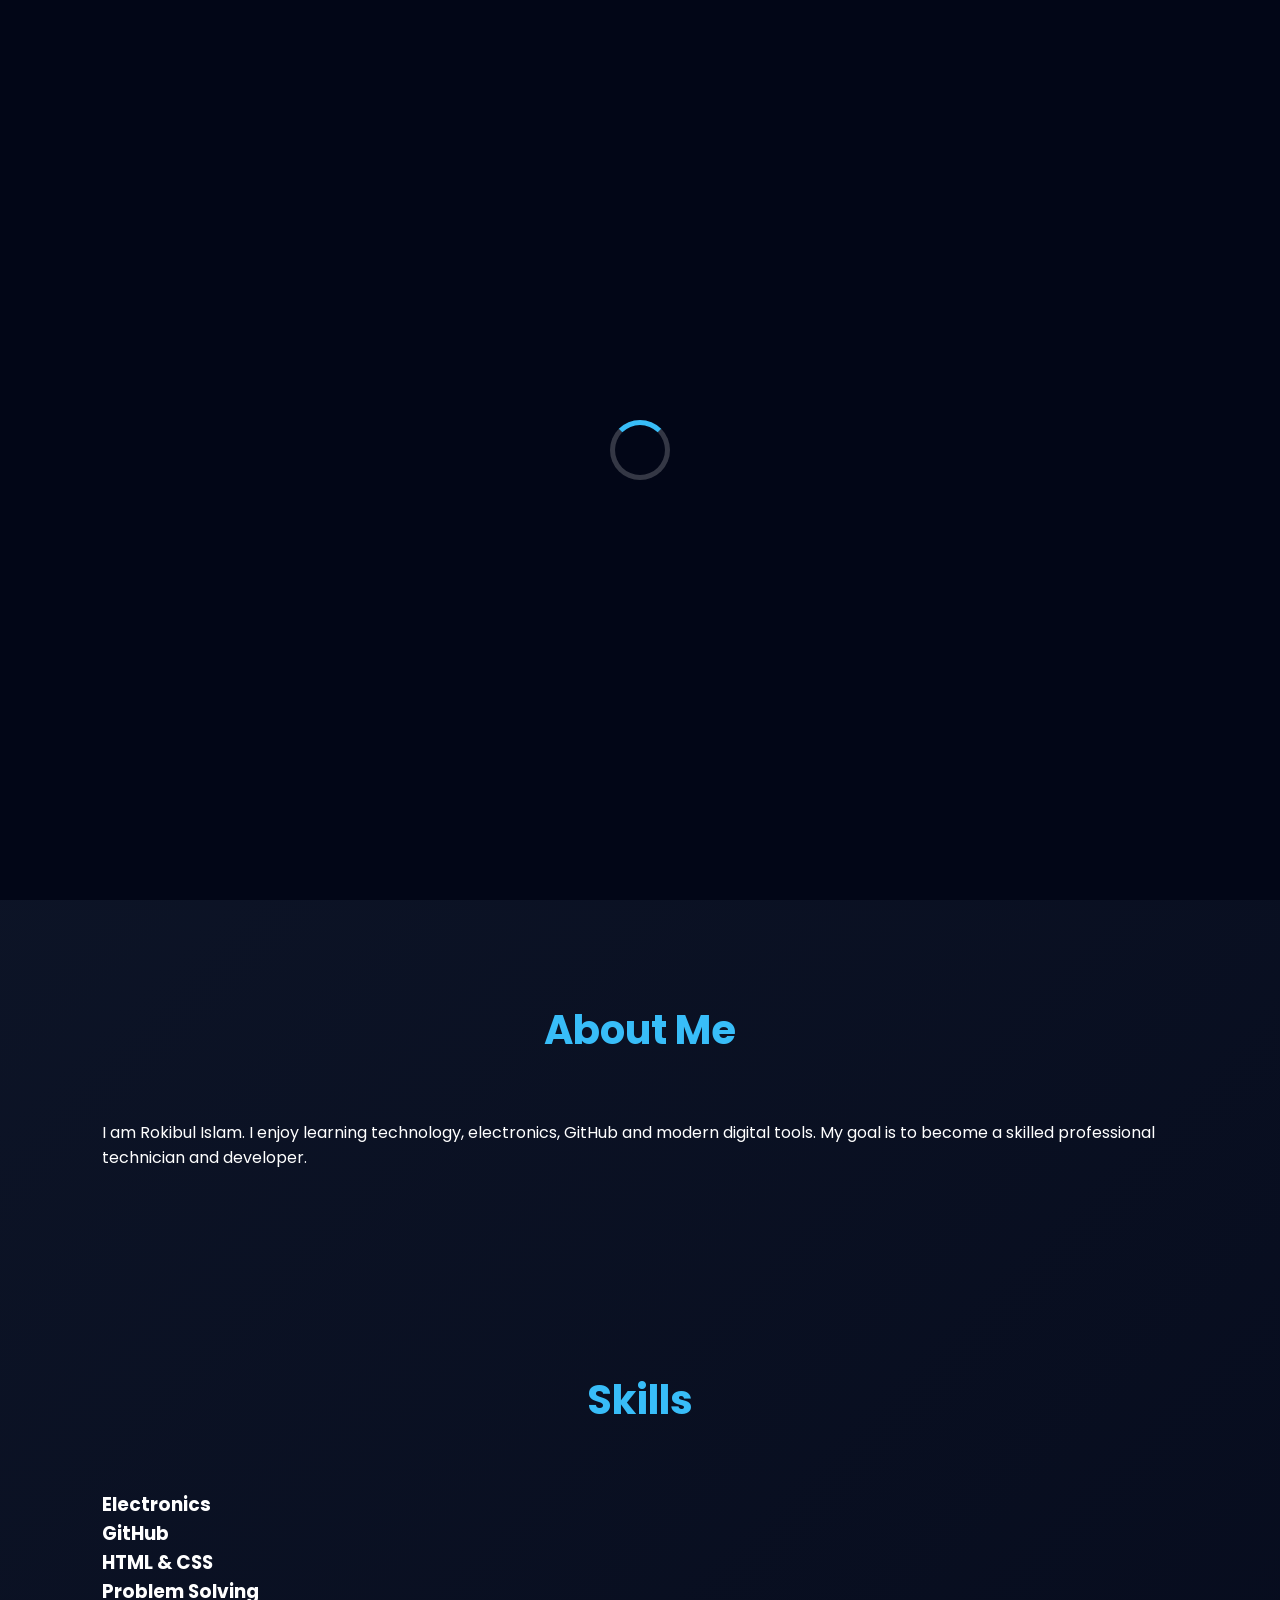
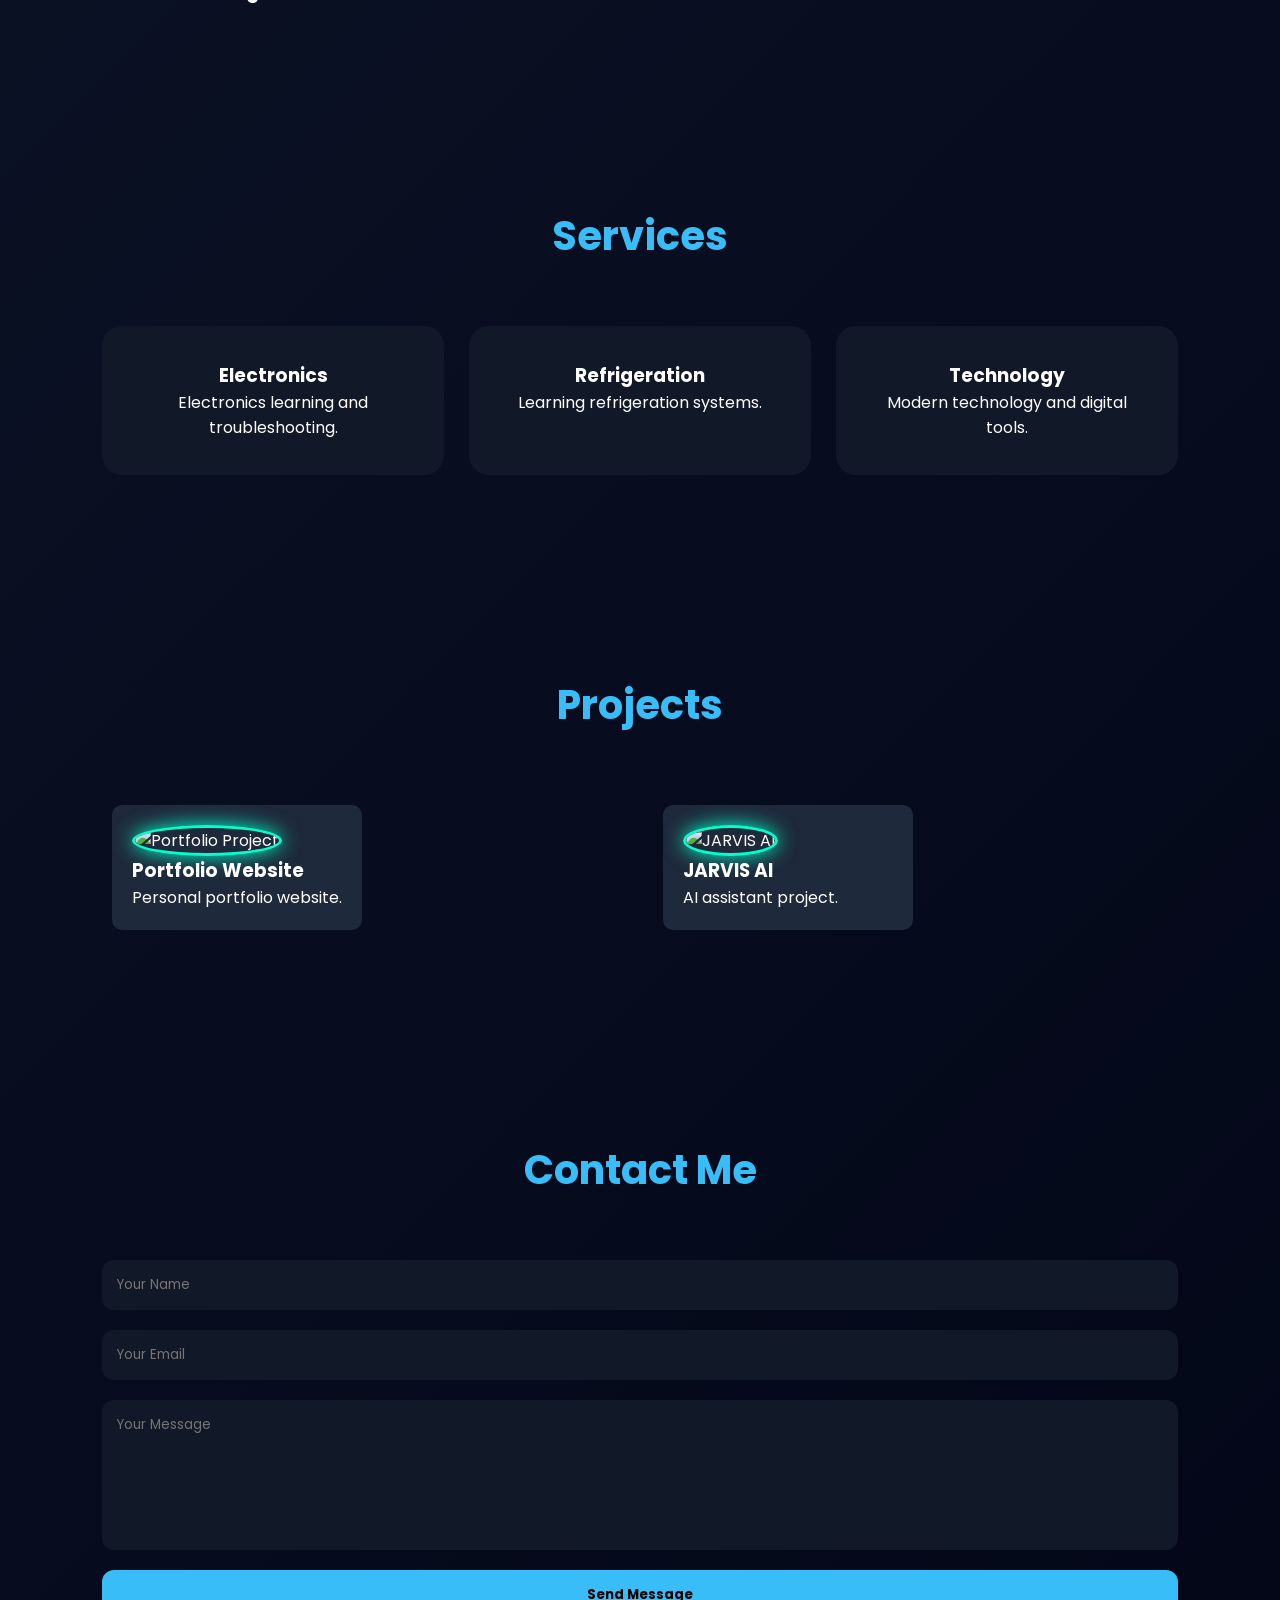
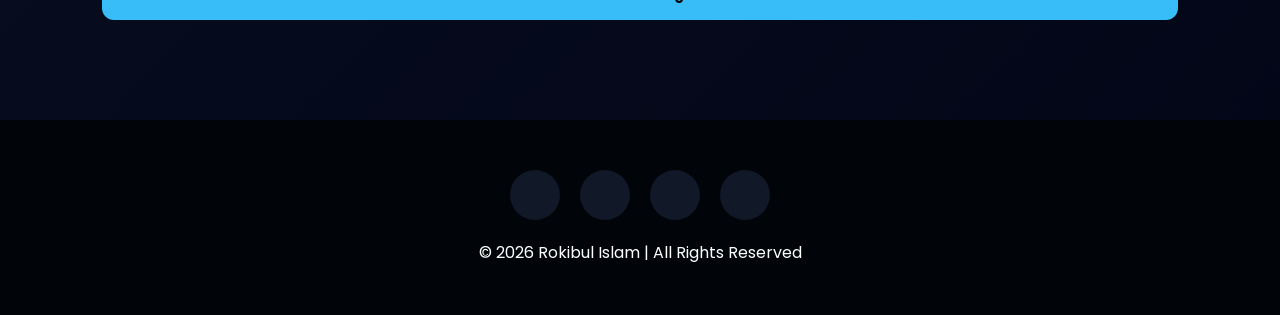
==== index.html @ 5d0f8bbd "Revise index.html for better layout and clarity Refactor index.html to improve structure and content" ====
<!DOCTYPE html><html lang="en"><head>
  <meta charset="UTF-8">
  <meta name="viewport" content="width=device-width, initial-scale=1.0">  <title>Rokibul Islam | Portfolio</title>  <link rel="stylesheet" href="style.css">  <link href="https://fonts.googleapis.com/css2?family=Poppins:wght@300;400;500;600;700;800&display=swap" rel="stylesheet">  <script src="https://kit.fontawesome.com/4d5f0b7f8a.js" crossorigin="anonymous"></script></head><body>  <!-- Loader -->  <div id="loader">
    <div class="spinner"></div>
  </div>  <!-- Navbar -->  <nav class="navbar"><div class="logo">
  Rokibul<span>.</span>
</div>

<ul class="nav-links">
  <li><a href="#home">Home</a></li>
  <li><a href="#about">About</a></li>
  <li><a href="#skills">Skills</a></li>
  <li><a href="#services">Services</a></li>
  <li><a href="#projects">Projects</a></li>
  <li><a href="#contact">Contact</a></li>
</ul>

<div class="menu-btn">
  <i class="fas fa-bars"></i>
</div>

  </nav>  <!-- Hero Section -->  <section id="home" class="hero"><div class="hero-content">

  <h3>Hello, I'm</h3>

  <h1>Rokibul Islam</h1>

  <h2>
    <span class="typing"></span>
  </h2>

  <p>
    Technology Enthusiast, Electronics Learner,
    GitHub Explorer and Future Professional Technician.
  </p>

  <div class="hero-buttons">

    <a href="#projects" class="btn primary-btn">
      View Projects
    </a>

    <a href="#contact" class="btn secondary-btn">
      Contact Me
    </a>

  </div>

</div>

<div class="hero-image">

  <div class="glass-card">

    <img src="images/profile.jpg"
         alt="Rokibul Islam"
         class="profile-img">

    <h2>Rokibul Islam</h2>

    <p>
      Electronics & Technology Enthusiast
    </p>

  </div>

</div>

  </section>  <!-- About -->  <section id="about" class="section"><div class="container">

  <h2 class="section-title">
    About Me
  </h2>

  <p>
    I am Rokibul Islam. I enjoy learning technology,
    electronics, GitHub and modern digital tools.
    My goal is to become a skilled professional
    technician and developer.
  </p>

</div>

  </section>  <!-- Skills -->  <section id="skills" class="section"><div class="container">

  <h2 class="section-title">
    Skills
  </h2>

  <div class="skills-grid">

    <div class="skill-card">
      <i class="fas fa-microchip"></i>
      <h3>Electronics</h3>
    </div>

    <div class="skill-card">
      <i class="fab fa-github"></i>
      <h3>GitHub</h3>
    </div>

    <div class="skill-card">
      <i class="fas fa-code"></i>
      <h3>HTML & CSS</h3>
    </div>

    <div class="skill-card">
      <i class="fas fa-lightbulb"></i>
      <h3>Problem Solving</h3>
    </div>

  </div>

</div>

  </section>  <!-- Services -->  <section id="services" class="section"><div class="container">

  <h2 class="section-title">
    Services
  </h2>

  <div class="service-grid">

    <div class="service-card">
      <i class="fas fa-microchip"></i>
      <h3>Electronics</h3>
      <p>Electronics learning and troubleshooting.</p>
    </div>

    <div class="service-card">
      <i class="fas fa-snowflake"></i>
      <h3>Refrigeration</h3>
      <p>Learning refrigeration systems.</p>
    </div>

    <div class="service-card">
      <i class="fas fa-laptop-code"></i>
      <h3>Technology</h3>
      <p>Modern technology and digital tools.</p>
    </div>

  </div>

</div>

  </section>  <!-- Projects -->  <section id="projects" class="section"><div class="container">

  <h2 class="section-title">
    Projects
  </h2>

  <div class="project-grid">

    <div class="project-card">

      <img src="images/project1.png"
           alt="Portfolio Project">

      <h3>Portfolio Website</h3>

      <p>
        Personal portfolio website.
      </p>

    </div>

    <div class="project-card">

      <img src="images/project2.png"
           alt="JARVIS AI">

      <h3>JARVIS AI</h3>

      <p>
        AI assistant project.
      </p>

    </div>

  </div>

</div>

  </section>  <!-- Contact -->  <section id="contact" class="section"><div class="container">

  <h2 class="section-title">
    Contact Me
  </h2>

  <form class="contact-form">

    <input type="text" placeholder="Your Name">

    <input type="email" placeholder="Your Email">

    <textarea placeholder="Your Message"></textarea>

    <button type="submit">
      Send Message
    </button>

  </form>

</div>

  </section>  <!-- Footer -->  <footer><div class="social-links">

  <a href="#"><i class="fab fa-facebook"></i></a>
  <a href="#"><i class="fab fa-instagram"></i></a>
  <a href="#"><i class="fab fa-github"></i></a>
  <a href="#"><i class="fab fa-linkedin"></i></a>

</div>

<p>
  © 2026 Rokibul Islam | All Rights Reserved
</p>

  </footer>  <script src="script.js"></script></body>
</html>
---- style.css ----
*{
margin:0;
padding:0;
box-sizing:border-box;
font-family:'Poppins',sans-serif;
scroll-behavior:smooth;
}

body{
background:linear-gradient(135deg,#0f172a,#020617);
color:#fff;
overflow-x:hidden;
}

/* Loader */

#loader{
position:fixed;
width:100%;
height:100vh;
background:#020617;
display:flex;
justify-content:center;
align-items:center;
z-index:9999;
}

.spinner{
width:60px;
height:60px;
border:5px solid rgba(255,255,255,.2);
border-top:5px solid #38bdf8;
border-radius:50%;
animation:spin 1s linear infinite;
}

@keyframes spin{
100%{transform:rotate(360deg);}
}

/* Navbar */

.navbar{
position:fixed;
top:0;
left:0;
width:100%;
padding:20px 8%;
display:flex;
justify-content:space-between;
align-items:center;
background:rgba(255,255,255,.05);
backdrop-filter:blur(15px);
z-index:1000;
}

.logo{
font-size:28px;
font-weight:700;
color:#38bdf8;
}

.nav-links{
display:flex;
list-style:none;
gap:25px;
}

.nav-links a{
text-decoration:none;
color:#fff;
font-weight:500;
transition:.3s;
}

.nav-links a:hover{
color:#38bdf8;
}

/* Hero */

.hero{
min-height:100vh;
display:flex;
justify-content:space-between;
align-items:center;
padding:120px 8%;
gap:40px;
}

.hero-content{
flex:1;
}

.hero h1{
font-size:70px;
font-weight:800;
margin:10px 0;
}

.hero h2{
color:#38bdf8;
font-size:32px;
margin-bottom:15px;
}

.hero p{
max-width:600px;
color:#cbd5e1;
line-height:1.8;
}

.hero-buttons{
margin-top:25px;
display:flex;
gap:15px;
}

.btn{
padding:14px 28px;
border-radius:50px;
text-decoration:none;
font-weight:600;
transition:.4s;
}

.primary-btn{
background:#38bdf8;
color:#000;
}

.secondary-btn{
border:2px solid #38bdf8;
color:#38bdf8;
}

.btn:hover{
transform:translateY(-5px);
}

/* Glass Card */

.glass-card{
background:rgba(255,255,255,.08);
border:1px solid rgba(255,255,255,.15);
backdrop-filter:blur(15px);
padding:40px;
border-radius:25px;
box-shadow:0 10px 40px rgba(0,0,0,.3);
}

.hero-image{
flex:1;
display:flex;
justify-content:center;
}

/* Sections */

.section{
padding:100px 8%;
}

.section-title{
text-align:center;
font-size:40px;
margin-bottom:60px;
color:#38bdf8;
}

.container{
max-width:1200px;
margin:auto;
}

/* About */

.about-grid{
display:grid;
grid-template-columns:1fr 1fr;
gap:40px;
}

.profile-card{
background:#111827;
padding:40px;
border-radius:20px;
text-align:center;
}

.about-content p{
line-height:1.9;
color:#cbd5e1;
}

.about-info{
display:flex;
gap:20px;
margin-top:30px;
}

/* Skills */

.skill{
margin-bottom:25px;
}

.progress{
height:12px;
background:#1e293b;
border-radius:50px;
overflow:hidden;
margin-top:10px;
}

.progress-bar{
height:100%;
border-radius:50px;
}

.electronics{
width:90%;
background:#38bdf8;
}

.problem{
width:85%;
background:#06b6d4;
}

.github{
width:75%;
background:#0ea5e9;
}

.web{
width:70%;
background:#3b82f6;
}

/* Services */

.service-grid{
display:grid;
grid-template-columns:repeat(auto-fit,minmax(250px,1fr));
gap:25px;
}

.service-card{
background:#111827;
padding:35px;
border-radius:20px;
text-align:center;
transition:.4s;
}

.service-card i{
font-size:40px;
margin-bottom:15px;
color:#38bdf8;
}

.service-card:hover{
transform:translateY(-10px);
}

/* Stats */

.stats .container{
display:grid;
grid-template-columns:repeat(auto-fit,minmax(250px,1fr));
gap:25px;
}

.stat-card{
background:#111827;
padding:40px;
text-align:center;
border-radius:20px;
}

.stat-card h2{
font-size:50px;
color:#38bdf8;
}

/* Timeline */

.timeline-item{
border-left:3px solid #38bdf8;
padding-left:20px;
margin-bottom:35px;
}

/* Projects */

.project-grid{
display:grid;
grid-template-columns:repeat(auto-fit,minmax(280px,1fr));
gap:25px;
}

.project-card{
background:#111827;
padding:30px;
border-radius:20px;
transition:.4s;
}

.project-card:hover{
transform:translateY(-10px);
}

/* Testimonials */

.testimonial-card{
background:#111827;
padding:40px;
border-radius:20px;
text-align:center;
}

/* FAQ */

.faq-item{
background:#111827;
padding:25px;
border-radius:15px;
margin-bottom:20px;
}

/* Contact */

.contact-form{
display:flex;
flex-direction:column;
gap:20px;
}

.contact-form input,
.contact-form textarea{
padding:15px;
border:none;
border-radius:12px;
background:#111827;
color:white;
}

.contact-form textarea{
height:150px;
resize:none;
}

.contact-form button{
padding:15px;
border:none;
background:#38bdf8;
font-weight:700;
border-radius:12px;
cursor:pointer;
}

/* WhatsApp */

.whatsapp-btn{
position:fixed;
right:20px;
bottom:20px;
width:60px;
height:60px;
background:#25D366;
border-radius:50%;
display:flex;
justify-content:center;
align-items:center;
font-size:28px;
color:white;
text-decoration:none;
z-index:999;
}

/* Footer */

footer{
padding:50px 20px;
text-align:center;
background:#010409;
}

.social-links{
margin-bottom:20px;
}

.social-links a{
display:inline-flex;
width:50px;
height:50px;
justify-content:center;
align-items:center;
background:#111827;
border-radius:50%;
margin:0 8px;
color:white;
text-decoration:none;
transition:.3s;
}

.social-links a:hover{
background:#38bdf8;
color:black;
}

/* Responsive */

@media(max-width:900px){

.hero{
flex-direction:column;
text-align:center;
}

.hero h1{
font-size:50px;
}

.about-grid{
grid-template-columns:1fr;
}

.nav-links{
display:none;
}

}
.profile-img{
width:220px;
height:220px;
border-radius:50%;
object-fit:cover;
display:block;
margin:0 auto 20px;
border:4px solid #38bdf8;
box-shadow:0 0 30px rgba(56,189,248,.6);
transition:.4s;
}

.profile-img:hover{
transform:scale(1.05);
box-shadow:0 0 50px rgba(56,189,248,.9);
}
<style>
body{
  margin:0;
  font-family:Arial;
  background:linear-gradient(135deg,#0a0a0a,#1a1a1a);
  color:white;
  text-align:center;
}

img{
  width:140px;
  height:140px;
  border-radius:50%;
  border:3px solid #00ffcc;
  box-shadow:0 0 20px #00ffcc;
}

.projects{
  display:grid;
  grid-template-columns:repeat(auto-fit,minmax(200px,1fr));
  gap:15px;
  padding:20px;
}

.card{
  background:rgba(255,255,255,0.05);
  padding:20px;
  border-radius:12px;
  border:1px solid rgba(255,255,255,0.1);
  transition:0.3s;
}

.card:hover{
  transform:scale(1.05);
  box-shadow:0 0 15px #00ffcc;
}

h2{
  color:#00ffcc;
}
</style>
#projects {
  padding: 50px;
  background: #0f172a;
  color: white;
  text-align: center;
}

.project-card {
  background: #1e293b;
  padding: 20px;
  margin: 10px;
  border-radius: 10px;
  display: inline-block;
  width: 250px;
}
nav {
  display: flex;
  justify-content: space-between;
  padding: 15px 30px;
  background: #111827;
  color: white;
  position: fixed;
  width: 100%;
  top: 0;
}

nav ul {
  display: flex;
  list-style: none;
  gap: 20px;
}

nav a {
  color: white;
  text-decoration: none;
}

@media (max-width: 768px) {
  .project-card {
    width: 90%;
  }

  nav {
    flex-direction: column;
  }
}
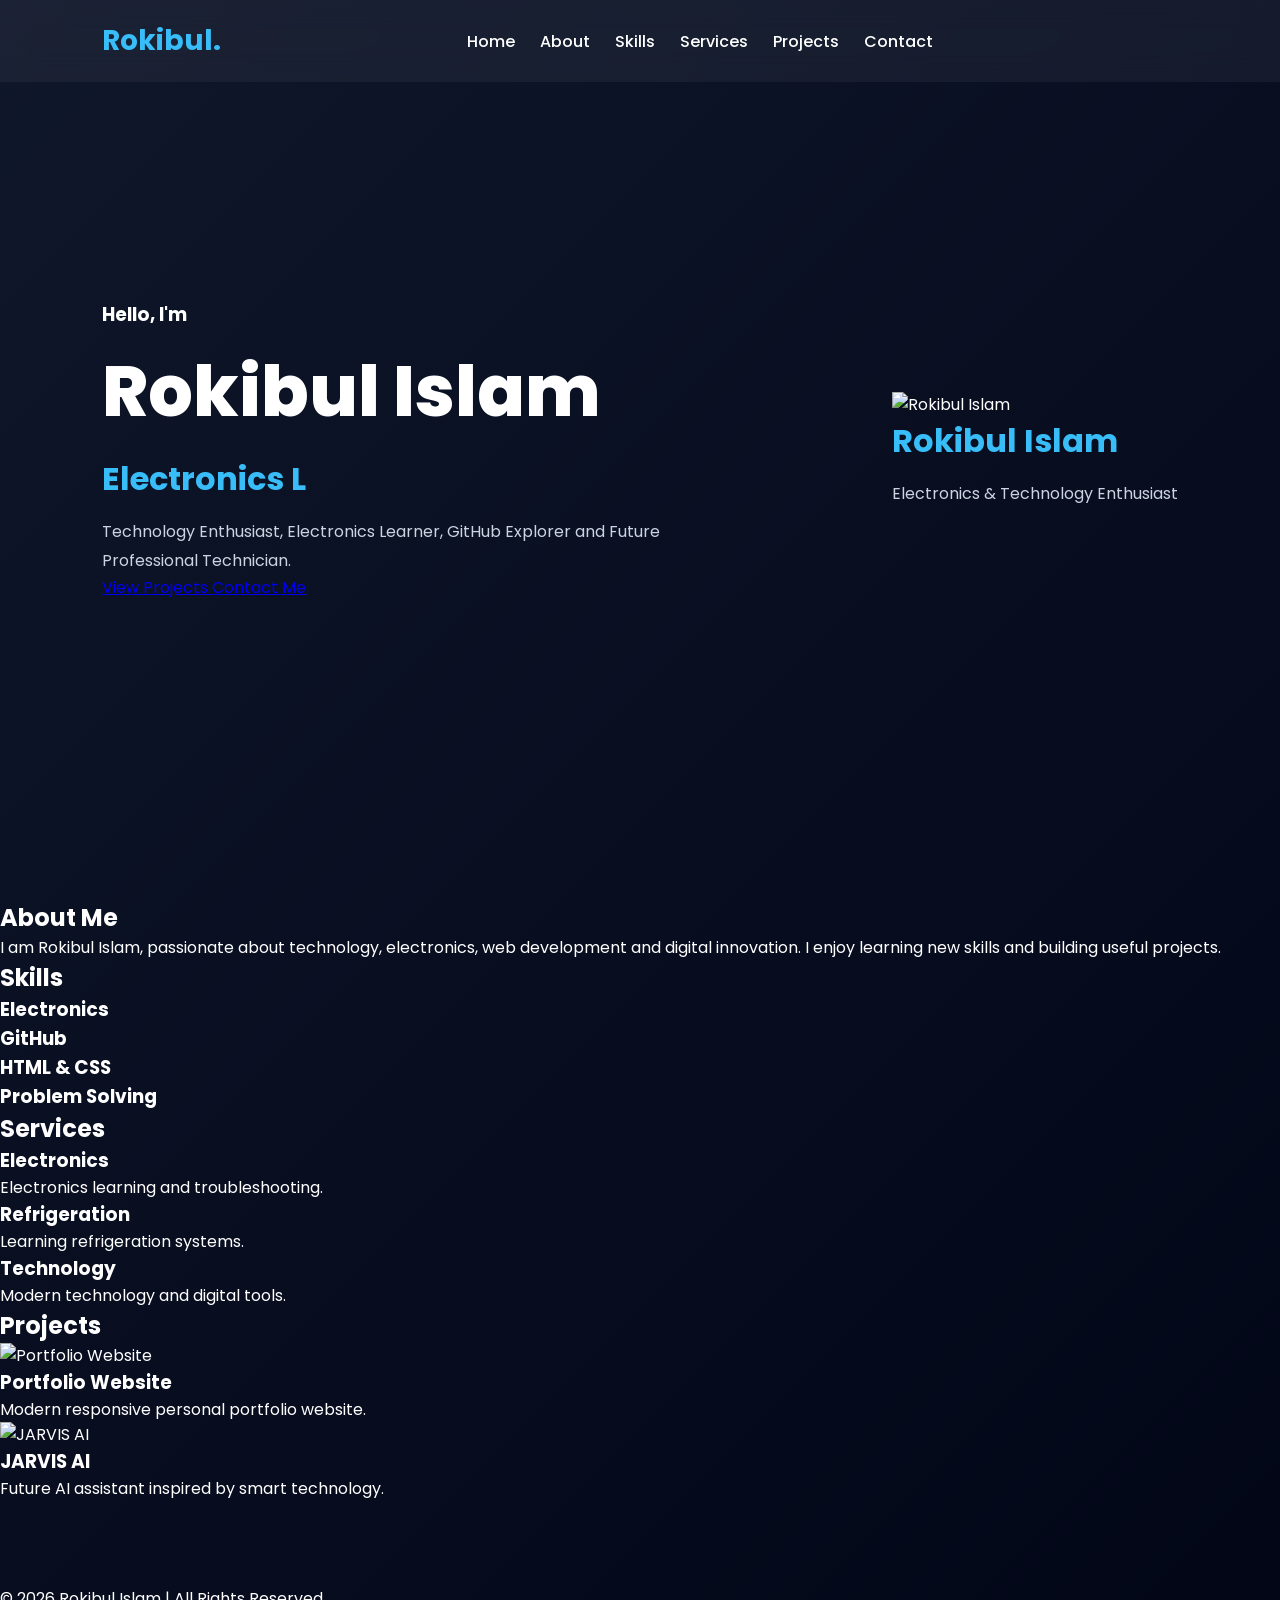
==== commit c78881ec: "Refactor index.html structure and content" ====
--- a/index.html
+++ b/index.html
@@ -1,220 +1,285 @@
-<!DOCTYPE html><html lang="en"><head>
+<!DOCTYPE html>
+<html lang="en">
+
+<head>
   <meta charset="UTF-8">
-  <meta name="viewport" content="width=device-width, initial-scale=1.0">  <title>Rokibul Islam | Portfolio</title>  <link rel="stylesheet" href="style.css">  <link href="https://fonts.googleapis.com/css2?family=Poppins:wght@300;400;500;600;700;800&display=swap" rel="stylesheet">  <script src="https://kit.fontawesome.com/4d5f0b7f8a.js" crossorigin="anonymous"></script></head><body>  <!-- Loader -->  <div id="loader">
+  <meta name="viewport" content="width=device-width, initial-scale=1.0">
+
+  <title>Rokibul Islam | Portfolio</title>
+
+  <meta name="description"
+    content="Official Portfolio of Rokibul Islam - Technology Enthusiast, Electronics Learner and Future Technician">
+
+  <link rel="stylesheet" href="style.css">
+
+  <link rel="preconnect" href="https://fonts.googleapis.com">
+  <link rel="preconnect" href="https://fonts.gstatic.com" crossorigin>
+
+  <link href="https://fonts.googleapis.com/css2?family=Poppins:wght@300;400;500;600;700;800&display=swap"
+    rel="stylesheet">
+
+  <script src="https://kit.fontawesome.com/4d5f0b7f8a.js" crossorigin="anonymous"></script>
+</head>
+
+<body>
+
+  <!-- Loader -->
+  <div id="loader">
     <div class="spinner"></div>
-  </div>  <!-- Navbar -->  <nav class="navbar"><div class="logo">
-  Rokibul<span>.</span>
-</div>
-
-<ul class="nav-links">
-  <li><a href="#home">Home</a></li>
-  <li><a href="#about">About</a></li>
-  <li><a href="#skills">Skills</a></li>
-  <li><a href="#services">Services</a></li>
-  <li><a href="#projects">Projects</a></li>
-  <li><a href="#contact">Contact</a></li>
-</ul>
-
-<div class="menu-btn">
-  <i class="fas fa-bars"></i>
-</div>
-
-  </nav>  <!-- Hero Section -->  <section id="home" class="hero"><div class="hero-content">
-
-  <h3>Hello, I'm</h3>
-
-  <h1>Rokibul Islam</h1>
-
-  <h2>
-    <span class="typing"></span>
-  </h2>
-
-  <p>
-    Technology Enthusiast, Electronics Learner,
-    GitHub Explorer and Future Professional Technician.
-  </p>
-
-  <div class="hero-buttons">
-
-    <a href="#projects" class="btn primary-btn">
-      View Projects
-    </a>
-
-    <a href="#contact" class="btn secondary-btn">
-      Contact Me
-    </a>
-
   </div>
 
-</div>
-
-<div class="hero-image">
-
-  <div class="glass-card">
-
-    <img src="images/profile.jpg"
-         alt="Rokibul Islam"
-         class="profile-img">
-
-    <h2>Rokibul Islam</h2>
+  <!-- Navbar -->
+  <nav class="navbar">
+
+    <div class="logo">
+      Rokibul<span>.</span>
+    </div>
+
+    <ul class="nav-links">
+      <li><a href="#home">Home</a></li>
+      <li><a href="#about">About</a></li>
+      <li><a href="#skills">Skills</a></li>
+      <li><a href="#services">Services</a></li>
+      <li><a href="#projects">Projects</a></li>
+      <li><a href="#contact">Contact</a></li>
+    </ul>
+
+    <div class="menu-btn">
+      <i class="fas fa-bars"></i>
+    </div>
+
+  </nav>
+
+  <!-- Hero Section -->
+  <section id="home" class="hero">
+
+    <div class="hero-content">
+
+      <h3>Hello, I'm</h3>
+
+      <h1>Rokibul Islam</h1>
+
+      <h2>
+        <span class="typing"></span>
+      </h2>
+
+      <p>
+        Technology Enthusiast, Electronics Learner,
+        GitHub Explorer and Future Professional Technician.
+      </p>
+
+      <div class="hero-buttons">
+
+        <a href="#projects" class="btn primary-btn">
+          View Projects
+        </a>
+
+        <a href="#contact" class="btn secondary-btn">
+          Contact Me
+        </a>
+
+      </div>
+
+    </div>
+
+    <div class="hero-image">
+
+      <div class="glass-card">
+
+        <img src="images/profile.jpg"
+          alt="Rokibul Islam"
+          class="profile-img">
+
+        <h2>Rokibul Islam</h2>
+
+        <p>
+          Electronics & Technology Enthusiast
+        </p>
+
+      </div>
+
+    </div>
+
+  </section>
+
+  <!-- About -->
+  <section id="about" class="section">
+
+    <div class="container">
+
+      <h2 class="section-title">About Me</h2>
+
+      <div class="about-content">
+
+        <p>
+          I am Rokibul Islam, passionate about technology,
+          electronics, web development and digital innovation.
+          I enjoy learning new skills and building useful projects.
+        </p>
+
+      </div>
+
+    </div>
+
+  </section>
+
+  <!-- Skills -->
+  <section id="skills" class="section">
+
+    <div class="container">
+
+      <h2 class="section-title">Skills</h2>
+
+      <div class="skills-grid">
+
+        <div class="skill-card">
+          <i class="fas fa-microchip"></i>
+          <h3>Electronics</h3>
+        </div>
+
+        <div class="skill-card">
+          <i class="fab fa-github"></i>
+          <h3>GitHub</h3>
+        </div>
+
+        <div class="skill-card">
+          <i class="fas fa-code"></i>
+          <h3>HTML & CSS</h3>
+        </div>
+
+        <div class="skill-card">
+          <i class="fas fa-lightbulb"></i>
+          <h3>Problem Solving</h3>
+        </div>
+
+      </div>
+
+    </div>
+
+  </section>
+
+  <!-- Services -->
+  <section id="services" class="section">
+
+    <div class="container">
+
+      <h2 class="section-title">Services</h2>
+
+      <div class="service-grid">
+
+        <div class="service-card">
+          <i class="fas fa-microchip"></i>
+          <h3>Electronics</h3>
+          <p>Electronics learning and troubleshooting.</p>
+        </div>
+
+        <div class="service-card">
+          <i class="fas fa-snowflake"></i>
+          <h3>Refrigeration</h3>
+          <p>Learning refrigeration systems.</p>
+        </div>
+
+        <div class="service-card">
+          <i class="fas fa-laptop-code"></i>
+          <h3>Technology</h3>
+          <p>Modern technology and digital tools.</p>
+        </div>
+
+      </div>
+
+    </div>
+
+  </section>
+
+  <!-- Projects -->
+  <section id="projects" class="section">
+
+    <div class="container">
+
+      <h2 class="section-title">Projects</h2>
+
+      <div class="project-grid">
+
+        <div class="project-card">
+
+          <img src="images/project1.png" alt="Portfolio Website">
+
+          <h3>Portfolio Website</h3>
+
+          <p>
+            Modern responsive personal portfolio website.
+          </p>
+
+        </div>
+
+        <div class="project-card">
+
+          <img src="images/project2.png" alt="JARVIS AI">
+
+          <h3>JARVIS AI</h3>
+
+          <p>
+            Future AI assistant inspired by smart technology.
+          </p>
+
+        </div>
+
+      </div>
+
+    </div>
+
+  </section>
+
+  <!-- Contact -->
+  <section id="contact" class="section">
+
+    <div class="container">
+
+      <h2 class="section-title">Contact Me</h2>
+
+      <form class="contact-form">
+
+        <input type="text" placeholder="Your Name" required>
+
+        <input type="email" placeholder="Your Email" required>
+
+        <textarea placeholder="Your Message" required></textarea>
+
+        <button type="submit">
+          Send Message
+        </button>
+
+      </form>
+
+    </div>
+
+  </section>
+
+  <!-- Footer -->
+  <footer>
+
+    <div class="social-links">
+
+      <a href="#"><i class="fab fa-facebook"></i></a>
+
+      <a href="#"><i class="fab fa-instagram"></i></a>
+
+      <a href="https://github.com/rokibul122">
+        <i class="fab fa-github"></i>
+      </a>
+
+      <a href="#"><i class="fab fa-linkedin"></i></a>
+
+    </div>
 
     <p>
-      Electronics & Technology Enthusiast
+      © 2026 Rokibul Islam | All Rights Reserved
     </p>
 
-  </div>
-
-</div>
-
-  </section>  <!-- About -->  <section id="about" class="section"><div class="container">
-
-  <h2 class="section-title">
-    About Me
-  </h2>
-
-  <p>
-    I am Rokibul Islam. I enjoy learning technology,
-    electronics, GitHub and modern digital tools.
-    My goal is to become a skilled professional
-    technician and developer.
-  </p>
-
-</div>
-
-  </section>  <!-- Skills -->  <section id="skills" class="section"><div class="container">
-
-  <h2 class="section-title">
-    Skills
-  </h2>
-
-  <div class="skills-grid">
-
-    <div class="skill-card">
-      <i class="fas fa-microchip"></i>
-      <h3>Electronics</h3>
-    </div>
-
-    <div class="skill-card">
-      <i class="fab fa-github"></i>
-      <h3>GitHub</h3>
-    </div>
-
-    <div class="skill-card">
-      <i class="fas fa-code"></i>
-      <h3>HTML & CSS</h3>
-    </div>
-
-    <div class="skill-card">
-      <i class="fas fa-lightbulb"></i>
-      <h3>Problem Solving</h3>
-    </div>
-
-  </div>
-
-</div>
-
-  </section>  <!-- Services -->  <section id="services" class="section"><div class="container">
-
-  <h2 class="section-title">
-    Services
-  </h2>
-
-  <div class="service-grid">
-
-    <div class="service-card">
-      <i class="fas fa-microchip"></i>
-      <h3>Electronics</h3>
-      <p>Electronics learning and troubleshooting.</p>
-    </div>
-
-    <div class="service-card">
-      <i class="fas fa-snowflake"></i>
-      <h3>Refrigeration</h3>
-      <p>Learning refrigeration systems.</p>
-    </div>
-
-    <div class="service-card">
-      <i class="fas fa-laptop-code"></i>
-      <h3>Technology</h3>
-      <p>Modern technology and digital tools.</p>
-    </div>
-
-  </div>
-
-</div>
-
-  </section>  <!-- Projects -->  <section id="projects" class="section"><div class="container">
-
-  <h2 class="section-title">
-    Projects
-  </h2>
-
-  <div class="project-grid">
-
-    <div class="project-card">
-
-      <img src="images/project1.png"
-           alt="Portfolio Project">
-
-      <h3>Portfolio Website</h3>
-
-      <p>
-        Personal portfolio website.
-      </p>
-
-    </div>
-
-    <div class="project-card">
-
-      <img src="images/project2.png"
-           alt="JARVIS AI">
-
-      <h3>JARVIS AI</h3>
-
-      <p>
-        AI assistant project.
-      </p>
-
-    </div>
-
-  </div>
-
-</div>
-
-  </section>  <!-- Contact -->  <section id="contact" class="section"><div class="container">
-
-  <h2 class="section-title">
-    Contact Me
-  </h2>
-
-  <form class="contact-form">
-
-    <input type="text" placeholder="Your Name">
-
-    <input type="email" placeholder="Your Email">
-
-    <textarea placeholder="Your Message"></textarea>
-
-    <button type="submit">
-      Send Message
-    </button>
-
-  </form>
-
-</div>
-
-  </section>  <!-- Footer -->  <footer><div class="social-links">
-
-  <a href="#"><i class="fab fa-facebook"></i></a>
-  <a href="#"><i class="fab fa-instagram"></i></a>
-  <a href="#"><i class="fab fa-github"></i></a>
-  <a href="#"><i class="fab fa-linkedin"></i></a>
-
-</div>
-
-<p>
-  © 2026 Rokibul Islam | All Rights Reserved
-</p>
-
-  </footer>  <script src="script.js"></script></body>
+  </footer>
+
+  <script src="script.js"></script>
+
+</body>
+
 </html>
--- a/style.css
+++ b/style.css
@@ -11,8 +11,6 @@
 color:#fff;
 overflow-x:hidden;
 }
-
-/* Loader */
 
 #loader{
 position:fixed;
@@ -35,10 +33,10 @@
 }
 
 @keyframes spin{
-100%{transform:rotate(360deg);}
+100%{
+transform:rotate(360deg);
 }
-
-/* Navbar */
+}
 
 .navbar{
 position:fixed;
@@ -68,16 +66,9 @@
 
 .nav-links a{
 text-decoration:none;
-color:#fff;
+color:white;
 font-weight:500;
-transition:.3s;
 }
-
-.nav-links a:hover{
-color:#38bdf8;
-}
-
-/* Hero */
 
 .hero{
 min-height:100vh;
@@ -109,429 +100,3 @@
 color:#cbd5e1;
 line-height:1.8;
 }
-
-.hero-buttons{
-margin-top:25px;
-display:flex;
-gap:15px;
-}
-
-.btn{
-padding:14px 28px;
-border-radius:50px;
-text-decoration:none;
-font-weight:600;
-transition:.4s;
-}
-
-.primary-btn{
-background:#38bdf8;
-color:#000;
-}
-
-.secondary-btn{
-border:2px solid #38bdf8;
-color:#38bdf8;
-}
-
-.btn:hover{
-transform:translateY(-5px);
-}
-
-/* Glass Card */
-
-.glass-card{
-background:rgba(255,255,255,.08);
-border:1px solid rgba(255,255,255,.15);
-backdrop-filter:blur(15px);
-padding:40px;
-border-radius:25px;
-box-shadow:0 10px 40px rgba(0,0,0,.3);
-}
-
-.hero-image{
-flex:1;
-display:flex;
-justify-content:center;
-}
-
-/* Sections */
-
-.section{
-padding:100px 8%;
-}
-
-.section-title{
-text-align:center;
-font-size:40px;
-margin-bottom:60px;
-color:#38bdf8;
-}
-
-.container{
-max-width:1200px;
-margin:auto;
-}
-
-/* About */
-
-.about-grid{
-display:grid;
-grid-template-columns:1fr 1fr;
-gap:40px;
-}
-
-.profile-card{
-background:#111827;
-padding:40px;
-border-radius:20px;
-text-align:center;
-}
-
-.about-content p{
-line-height:1.9;
-color:#cbd5e1;
-}
-
-.about-info{
-display:flex;
-gap:20px;
-margin-top:30px;
-}
-
-/* Skills */
-
-.skill{
-margin-bottom:25px;
-}
-
-.progress{
-height:12px;
-background:#1e293b;
-border-radius:50px;
-overflow:hidden;
-margin-top:10px;
-}
-
-.progress-bar{
-height:100%;
-border-radius:50px;
-}
-
-.electronics{
-width:90%;
-background:#38bdf8;
-}
-
-.problem{
-width:85%;
-background:#06b6d4;
-}
-
-.github{
-width:75%;
-background:#0ea5e9;
-}
-
-.web{
-width:70%;
-background:#3b82f6;
-}
-
-/* Services */
-
-.service-grid{
-display:grid;
-grid-template-columns:repeat(auto-fit,minmax(250px,1fr));
-gap:25px;
-}
-
-.service-card{
-background:#111827;
-padding:35px;
-border-radius:20px;
-text-align:center;
-transition:.4s;
-}
-
-.service-card i{
-font-size:40px;
-margin-bottom:15px;
-color:#38bdf8;
-}
-
-.service-card:hover{
-transform:translateY(-10px);
-}
-
-/* Stats */
-
-.stats .container{
-display:grid;
-grid-template-columns:repeat(auto-fit,minmax(250px,1fr));
-gap:25px;
-}
-
-.stat-card{
-background:#111827;
-padding:40px;
-text-align:center;
-border-radius:20px;
-}
-
-.stat-card h2{
-font-size:50px;
-color:#38bdf8;
-}
-
-/* Timeline */
-
-.timeline-item{
-border-left:3px solid #38bdf8;
-padding-left:20px;
-margin-bottom:35px;
-}
-
-/* Projects */
-
-.project-grid{
-display:grid;
-grid-template-columns:repeat(auto-fit,minmax(280px,1fr));
-gap:25px;
-}
-
-.project-card{
-background:#111827;
-padding:30px;
-border-radius:20px;
-transition:.4s;
-}
-
-.project-card:hover{
-transform:translateY(-10px);
-}
-
-/* Testimonials */
-
-.testimonial-card{
-background:#111827;
-padding:40px;
-border-radius:20px;
-text-align:center;
-}
-
-/* FAQ */
-
-.faq-item{
-background:#111827;
-padding:25px;
-border-radius:15px;
-margin-bottom:20px;
-}
-
-/* Contact */
-
-.contact-form{
-display:flex;
-flex-direction:column;
-gap:20px;
-}
-
-.contact-form input,
-.contact-form textarea{
-padding:15px;
-border:none;
-border-radius:12px;
-background:#111827;
-color:white;
-}
-
-.contact-form textarea{
-height:150px;
-resize:none;
-}
-
-.contact-form button{
-padding:15px;
-border:none;
-background:#38bdf8;
-font-weight:700;
-border-radius:12px;
-cursor:pointer;
-}
-
-/* WhatsApp */
-
-.whatsapp-btn{
-position:fixed;
-right:20px;
-bottom:20px;
-width:60px;
-height:60px;
-background:#25D366;
-border-radius:50%;
-display:flex;
-justify-content:center;
-align-items:center;
-font-size:28px;
-color:white;
-text-decoration:none;
-z-index:999;
-}
-
-/* Footer */
-
-footer{
-padding:50px 20px;
-text-align:center;
-background:#010409;
-}
-
-.social-links{
-margin-bottom:20px;
-}
-
-.social-links a{
-display:inline-flex;
-width:50px;
-height:50px;
-justify-content:center;
-align-items:center;
-background:#111827;
-border-radius:50%;
-margin:0 8px;
-color:white;
-text-decoration:none;
-transition:.3s;
-}
-
-.social-links a:hover{
-background:#38bdf8;
-color:black;
-}
-
-/* Responsive */
-
-@media(max-width:900px){
-
-.hero{
-flex-direction:column;
-text-align:center;
-}
-
-.hero h1{
-font-size:50px;
-}
-
-.about-grid{
-grid-template-columns:1fr;
-}
-
-.nav-links{
-display:none;
-}
-
-}
-.profile-img{
-width:220px;
-height:220px;
-border-radius:50%;
-object-fit:cover;
-display:block;
-margin:0 auto 20px;
-border:4px solid #38bdf8;
-box-shadow:0 0 30px rgba(56,189,248,.6);
-transition:.4s;
-}
-
-.profile-img:hover{
-transform:scale(1.05);
-box-shadow:0 0 50px rgba(56,189,248,.9);
-}
-<style>
-body{
-  margin:0;
-  font-family:Arial;
-  background:linear-gradient(135deg,#0a0a0a,#1a1a1a);
-  color:white;
-  text-align:center;
-}
-
-img{
-  width:140px;
-  height:140px;
-  border-radius:50%;
-  border:3px solid #00ffcc;
-  box-shadow:0 0 20px #00ffcc;
-}
-
-.projects{
-  display:grid;
-  grid-template-columns:repeat(auto-fit,minmax(200px,1fr));
-  gap:15px;
-  padding:20px;
-}
-
-.card{
-  background:rgba(255,255,255,0.05);
-  padding:20px;
-  border-radius:12px;
-  border:1px solid rgba(255,255,255,0.1);
-  transition:0.3s;
-}
-
-.card:hover{
-  transform:scale(1.05);
-  box-shadow:0 0 15px #00ffcc;
-}
-
-h2{
-  color:#00ffcc;
-}
-</style>
-#projects {
-  padding: 50px;
-  background: #0f172a;
-  color: white;
-  text-align: center;
-}
-
-.project-card {
-  background: #1e293b;
-  padding: 20px;
-  margin: 10px;
-  border-radius: 10px;
-  display: inline-block;
-  width: 250px;
-}
-nav {
-  display: flex;
-  justify-content: space-between;
-  padding: 15px 30px;
-  background: #111827;
-  color: white;
-  position: fixed;
-  width: 100%;
-  top: 0;
-}
-
-nav ul {
-  display: flex;
-  list-style: none;
-  gap: 20px;
-}
-
-nav a {
-  color: white;
-  text-decoration: none;
-}
-
-@media (max-width: 768px) {
-  .project-card {
-    width: 90%;
-  }
-
-  nav {
-    flex-direction: column;
-  }
-}
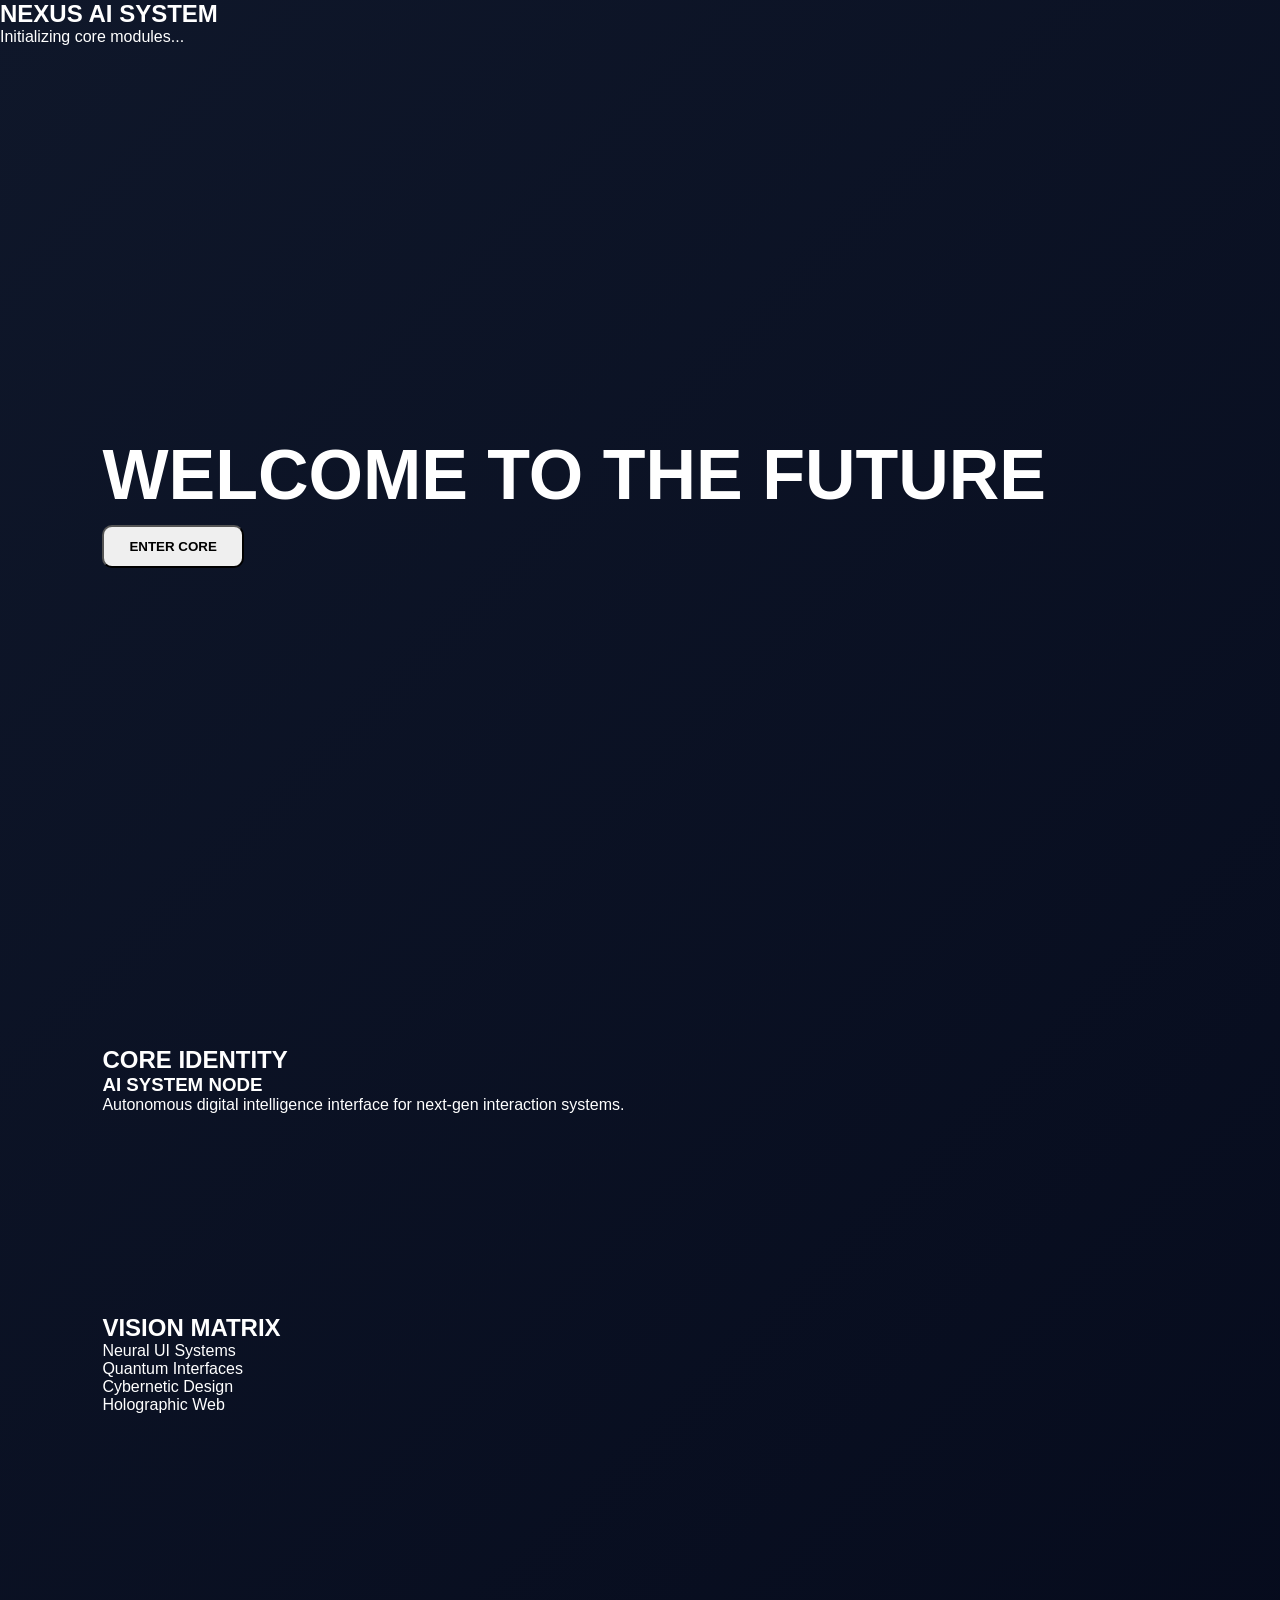
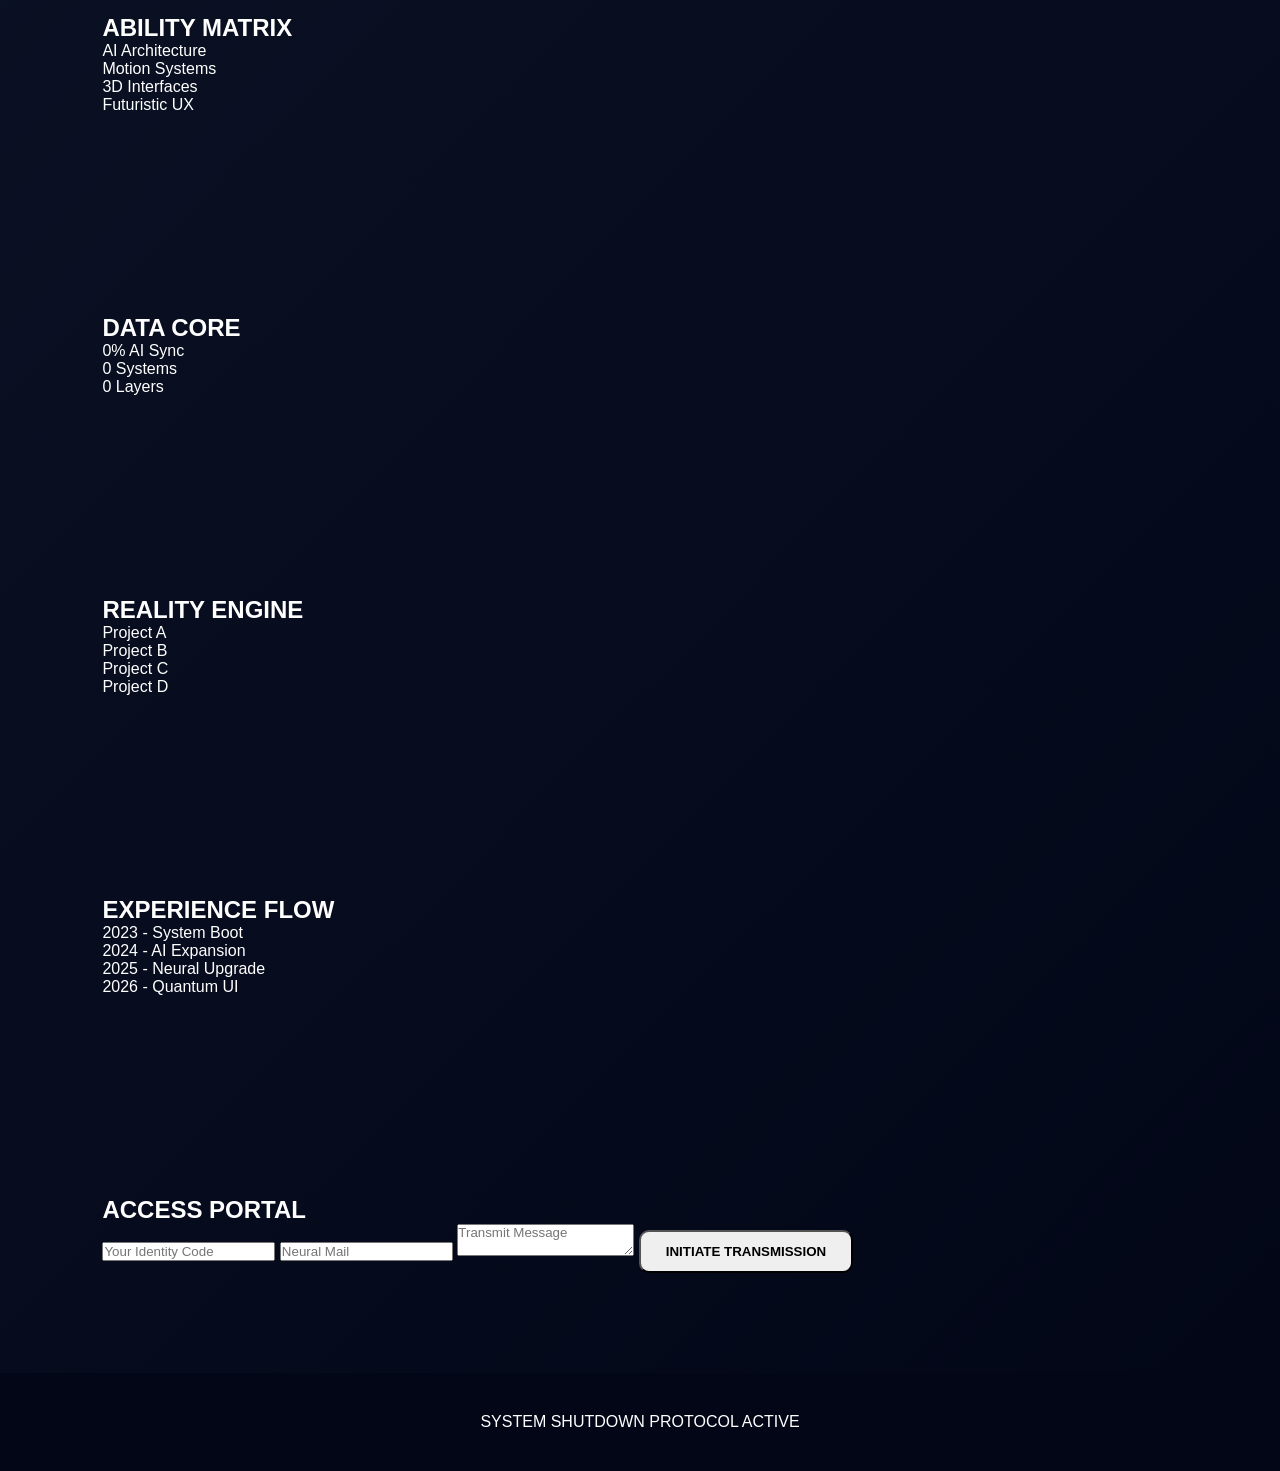
==== commit 387b86aa: "Revamp index.html with new theme and content Updated the portfolio layout and content to reflect a n" ====
--- a/index.html
+++ b/index.html
@@ -1,285 +1,122 @@
 <!DOCTYPE html>
 <html lang="en">
-
 <head>
-  <meta charset="UTF-8">
-  <meta name="viewport" content="width=device-width, initial-scale=1.0">
-
-  <title>Rokibul Islam | Portfolio</title>
-
-  <meta name="description"
-    content="Official Portfolio of Rokibul Islam - Technology Enthusiast, Electronics Learner and Future Technician">
-
-  <link rel="stylesheet" href="style.css">
-
-  <link rel="preconnect" href="https://fonts.googleapis.com">
-  <link rel="preconnect" href="https://fonts.gstatic.com" crossorigin>
-
-  <link href="https://fonts.googleapis.com/css2?family=Poppins:wght@300;400;500;600;700;800&display=swap"
-    rel="stylesheet">
-
-  <script src="https://kit.fontawesome.com/4d5f0b7f8a.js" crossorigin="anonymous"></script>
+<meta charset="UTF-8" />
+<meta name="viewport" content="width=device-width, initial-scale=1.0"/>
+<title>NEXUS OS // FUTURE INTERFACE</title>
+<link rel="stylesheet" href="style.css"/>
 </head>
-
 <body>
 
-  <!-- Loader -->
-  <div id="loader">
-    <div class="spinner"></div>
+<div class="cursor"></div>
+<div class="bg"></div>
+
+<!-- BOOT SCREEN -->
+<section class="boot" id="boot">
+  <div class="boot-center">
+    <h1 class="glow">NEXUS AI SYSTEM</h1>
+    <p id="bootText">Initializing core modules...</p>
+    <div class="loader"></div>
   </div>
+</section>
 
-  <!-- Navbar -->
-  <nav class="navbar">
+<!-- MAIN APP -->
+<main class="app hidden" id="app">
 
-    <div class="logo">
-      Rokibul<span>.</span>
+  <!-- HERO -->
+  <section class="hero">
+    <div class="hero-content">
+      <h1 class="title">WELCOME TO THE FUTURE</h1>
+      <p class="subtitle" id="typeText"></p>
+      <button class="btn magnetic">ENTER CORE</button>
     </div>
-
-    <ul class="nav-links">
-      <li><a href="#home">Home</a></li>
-      <li><a href="#about">About</a></li>
-      <li><a href="#skills">Skills</a></li>
-      <li><a href="#services">Services</a></li>
-      <li><a href="#projects">Projects</a></li>
-      <li><a href="#contact">Contact</a></li>
-    </ul>
-
-    <div class="menu-btn">
-      <i class="fas fa-bars"></i>
-    </div>
-
-  </nav>
-
-  <!-- Hero Section -->
-  <section id="home" class="hero">
-
-    <div class="hero-content">
-
-      <h3>Hello, I'm</h3>
-
-      <h1>Rokibul Islam</h1>
-
-      <h2>
-        <span class="typing"></span>
-      </h2>
-
-      <p>
-        Technology Enthusiast, Electronics Learner,
-        GitHub Explorer and Future Professional Technician.
-      </p>
-
-      <div class="hero-buttons">
-
-        <a href="#projects" class="btn primary-btn">
-          View Projects
-        </a>
-
-        <a href="#contact" class="btn secondary-btn">
-          Contact Me
-        </a>
-
-      </div>
-
-    </div>
-
-    <div class="hero-image">
-
-      <div class="glass-card">
-
-        <img src="images/profile.jpg"
-          alt="Rokibul Islam"
-          class="profile-img">
-
-        <h2>Rokibul Islam</h2>
-
-        <p>
-          Electronics & Technology Enthusiast
-        </p>
-
-      </div>
-
-    </div>
-
+    <div class="floating-shapes"></div>
   </section>
 
-  <!-- About -->
-  <section id="about" class="section">
-
-    <div class="container">
-
-      <h2 class="section-title">About Me</h2>
-
-      <div class="about-content">
-
-        <p>
-          I am Rokibul Islam, passionate about technology,
-          electronics, web development and digital innovation.
-          I enjoy learning new skills and building useful projects.
-        </p>
-
+  <!-- PROFILE -->
+  <section class="section glass">
+    <h2>CORE IDENTITY</h2>
+    <div class="profile-card">
+      <div class="avatar"></div>
+      <div>
+        <h3>AI SYSTEM NODE</h3>
+        <p>Autonomous digital intelligence interface for next-gen interaction systems.</p>
       </div>
-
     </div>
-
   </section>
 
-  <!-- Skills -->
-  <section id="skills" class="section">
-
-    <div class="container">
-
-      <h2 class="section-title">Skills</h2>
-
-      <div class="skills-grid">
-
-        <div class="skill-card">
-          <i class="fas fa-microchip"></i>
-          <h3>Electronics</h3>
-        </div>
-
-        <div class="skill-card">
-          <i class="fab fa-github"></i>
-          <h3>GitHub</h3>
-        </div>
-
-        <div class="skill-card">
-          <i class="fas fa-code"></i>
-          <h3>HTML & CSS</h3>
-        </div>
-
-        <div class="skill-card">
-          <i class="fas fa-lightbulb"></i>
-          <h3>Problem Solving</h3>
-        </div>
-
-      </div>
-
+  <!-- ABOUT -->
+  <section class="section">
+    <h2>VISION MATRIX</h2>
+    <div class="grid">
+      <div class="card">Neural UI Systems</div>
+      <div class="card">Quantum Interfaces</div>
+      <div class="card">Cybernetic Design</div>
+      <div class="card">Holographic Web</div>
     </div>
-
   </section>
 
-  <!-- Services -->
-  <section id="services" class="section">
-
-    <div class="container">
-
-      <h2 class="section-title">Services</h2>
-
-      <div class="service-grid">
-
-        <div class="service-card">
-          <i class="fas fa-microchip"></i>
-          <h3>Electronics</h3>
-          <p>Electronics learning and troubleshooting.</p>
-        </div>
-
-        <div class="service-card">
-          <i class="fas fa-snowflake"></i>
-          <h3>Refrigeration</h3>
-          <p>Learning refrigeration systems.</p>
-        </div>
-
-        <div class="service-card">
-          <i class="fas fa-laptop-code"></i>
-          <h3>Technology</h3>
-          <p>Modern technology and digital tools.</p>
-        </div>
-
-      </div>
-
+  <!-- SERVICES -->
+  <section class="section">
+    <h2>ABILITY MATRIX</h2>
+    <div class="grid">
+      <div class="card hover">AI Architecture</div>
+      <div class="card hover">Motion Systems</div>
+      <div class="card hover">3D Interfaces</div>
+      <div class="card hover">Futuristic UX</div>
     </div>
-
   </section>
 
-  <!-- Projects -->
-  <section id="projects" class="section">
-
-    <div class="container">
-
-      <h2 class="section-title">Projects</h2>
-
-      <div class="project-grid">
-
-        <div class="project-card">
-
-          <img src="images/project1.png" alt="Portfolio Website">
-
-          <h3>Portfolio Website</h3>
-
-          <p>
-            Modern responsive personal portfolio website.
-          </p>
-
-        </div>
-
-        <div class="project-card">
-
-          <img src="images/project2.png" alt="JARVIS AI">
-
-          <h3>JARVIS AI</h3>
-
-          <p>
-            Future AI assistant inspired by smart technology.
-          </p>
-
-        </div>
-
-      </div>
-
+  <!-- STATS -->
+  <section class="section glass">
+    <h2>DATA CORE</h2>
+    <div class="stats">
+      <div><span class="count" data-target="99">0</span>% AI Sync</div>
+      <div><span class="count" data-target="120">0</span> Systems</div>
+      <div><span class="count" data-target="8">0</span> Layers</div>
     </div>
-
   </section>
 
-  <!-- Contact -->
-  <section id="contact" class="section">
-
-    <div class="container">
-
-      <h2 class="section-title">Contact Me</h2>
-
-      <form class="contact-form">
-
-        <input type="text" placeholder="Your Name" required>
-
-        <input type="email" placeholder="Your Email" required>
-
-        <textarea placeholder="Your Message" required></textarea>
-
-        <button type="submit">
-          Send Message
-        </button>
-
-      </form>
-
+  <!-- PORTFOLIO -->
+  <section class="section">
+    <h2>REALITY ENGINE</h2>
+    <div class="grid">
+      <div class="card project">Project A</div>
+      <div class="card project">Project B</div>
+      <div class="card project">Project C</div>
+      <div class="card project">Project D</div>
     </div>
-
   </section>
 
-  <!-- Footer -->
-  <footer>
+  <!-- TIMELINE -->
+  <section class="section glass">
+    <h2>EXPERIENCE FLOW</h2>
+    <div class="timeline">
+      <div>2023 - System Boot</div>
+      <div>2024 - AI Expansion</div>
+      <div>2025 - Neural Upgrade</div>
+      <div>2026 - Quantum UI</div>
+    </div>
+  </section>
 
-    <div class="social-links">
+  <!-- CONTACT -->
+  <section class="section">
+    <h2>ACCESS PORTAL</h2>
+    <form class="form">
+      <input type="text" placeholder="Your Identity Code"/>
+      <input type="email" placeholder="Neural Mail"/>
+      <textarea placeholder="Transmit Message"></textarea>
+      <button class="btn">INITIATE TRANSMISSION</button>
+    </form>
+  </section>
 
-      <a href="#"><i class="fab fa-facebook"></i></a>
-
-      <a href="#"><i class="fab fa-instagram"></i></a>
-
-      <a href="https://github.com/rokibul122">
-        <i class="fab fa-github"></i>
-      </a>
-
-      <a href="#"><i class="fab fa-linkedin"></i></a>
-
-    </div>
-
-    <p>
-      © 2026 Rokibul Islam | All Rights Reserved
-    </p>
-
+  <!-- FOOTER -->
+  <footer class="footer">
+    SYSTEM SHUTDOWN PROTOCOL ACTIVE
   </footer>
 
-  <script src="script.js"></script>
+</main>
 
+<script src="script.js"></script>
 </body>
-
 </html>
--- a/style.css
+++ b/style.css
@@ -11,6 +11,8 @@
 color:#fff;
 overflow-x:hidden;
 }
+
+/* Loader */
 
 #loader{
 position:fixed;
@@ -38,6 +40,8 @@
 }
 }
 
+/* Navbar */
+
 .navbar{
 position:fixed;
 top:0;
@@ -58,6 +62,10 @@
 color:#38bdf8;
 }
 
+.logo span{
+color:#fff;
+}
+
 .nav-links{
 display:flex;
 list-style:none;
@@ -66,9 +74,20 @@
 
 .nav-links a{
 text-decoration:none;
-color:white;
+color:#fff;
 font-weight:500;
-}
+transition:.3s;
+}
+
+.nav-links a:hover{
+color:#38bdf8;
+}
+
+.menu-btn{
+display:none;
+}
+
+/* Hero */
 
 .hero{
 min-height:100vh;
@@ -76,11 +95,16 @@
 justify-content:space-between;
 align-items:center;
 padding:120px 8%;
-gap:40px;
+gap:50px;
 }
 
 .hero-content{
 flex:1;
+}
+
+.hero h3{
+font-size:22px;
+color:#38bdf8;
 }
 
 .hero h1{
@@ -90,13 +114,281 @@
 }
 
 .hero h2{
-color:#38bdf8;
-font-size:32px;
-margin-bottom:15px;
+font-size:30px;
+margin-bottom:15px;
+color:#38bdf8;
 }
 
 .hero p{
 max-width:600px;
+line-height:1.8;
 color:#cbd5e1;
-line-height:1.8;
-}
+}
+
+/* Buttons */
+
+.hero-buttons{
+margin-top:25px;
+}
+
+.btn{
+display:inline-block;
+padding:12px 25px;
+border-radius:10px;
+text-decoration:none;
+font-weight:600;
+margin-right:10px;
+transition:.3s;
+}
+
+.primary-btn{
+background:#38bdf8;
+color:#000;
+}
+
+.secondary-btn{
+border:2px solid #38bdf8;
+color:#38bdf8;
+}
+
+.btn:hover{
+transform:translateY(-5px);
+}
+
+/* Hero Image */
+
+.hero-image{
+flex:1;
+display:flex;
+justify-content:center;
+}
+
+.glass-card{
+background:rgba(255,255,255,.05);
+backdrop-filter:blur(20px);
+padding:30px;
+border-radius:25px;
+text-align:center;
+border:1px solid rgba(255,255,255,.1);
+box-shadow:0 0 30px rgba(56,189,248,.15);
+}
+
+.profile-img{
+width:260px;
+height:260px;
+object-fit:cover;
+border-radius:20px;
+margin-bottom:15px;
+}
+
+/* Sections */
+
+.section{
+padding:100px 8%;
+}
+
+.container{
+max-width:1200px;
+margin:auto;
+}
+
+.section-title{
+text-align:center;
+font-size:42px;
+margin-bottom:50px;
+color:#38bdf8;
+}
+
+/* About */
+
+.about-content{
+max-width:850px;
+margin:auto;
+text-align:center;
+}
+
+.about-content p{
+line-height:1.9;
+color:#cbd5e1;
+}
+
+/* Skills */
+
+.skills-grid{
+display:grid;
+grid-template-columns:repeat(auto-fit,minmax(220px,1fr));
+gap:25px;
+}
+
+.skill-card{
+background:#1e293b;
+padding:30px;
+border-radius:20px;
+text-align:center;
+transition:.3s;
+}
+
+.skill-card:hover{
+transform:translateY(-10px);
+}
+
+.skill-card i{
+font-size:40px;
+color:#38bdf8;
+margin-bottom:15px;
+}
+
+/* Services */
+
+.service-grid{
+display:grid;
+grid-template-columns:repeat(auto-fit,minmax(250px,1fr));
+gap:25px;
+}
+
+.service-card{
+background:#1e293b;
+padding:30px;
+border-radius:20px;
+text-align:center;
+transition:.3s;
+}
+
+.service-card:hover{
+transform:translateY(-10px);
+}
+
+.service-card i{
+font-size:45px;
+color:#38bdf8;
+margin-bottom:15px;
+}
+
+.service-card p{
+color:#cbd5e1;
+margin-top:10px;
+}
+
+/* Projects */
+
+.project-grid{
+display:grid;
+grid-template-columns:repeat(auto-fit,minmax(300px,1fr));
+gap:25px;
+}
+
+.project-card{
+background:#1e293b;
+border-radius:20px;
+overflow:hidden;
+transition:.3s;
+}
+
+.project-card:hover{
+transform:translateY(-10px);
+}
+
+.project-card img{
+width:100%;
+height:220px;
+object-fit:cover;
+}
+
+.project-card h3{
+padding:15px;
+}
+
+.project-card p{
+padding:0 15px 20px;
+color:#cbd5e1;
+}
+
+/* Contact */
+
+.contact-form{
+max-width:700px;
+margin:auto;
+display:flex;
+flex-direction:column;
+gap:15px;
+}
+
+.contact-form input,
+.contact-form textarea{
+padding:15px;
+border:none;
+border-radius:12px;
+background:#1e293b;
+color:#fff;
+outline:none;
+}
+
+.contact-form textarea{
+height:150px;
+resize:none;
+}
+
+.contact-form button{
+padding:15px;
+border:none;
+border-radius:12px;
+background:#38bdf8;
+font-weight:600;
+cursor:pointer;
+transition:.3s;
+}
+
+.contact-form button:hover{
+transform:translateY(-3px);
+}
+
+/* Footer */
+
+footer{
+padding:40px;
+text-align:center;
+background:#020617;
+}
+
+.social-links{
+margin-bottom:15px;
+}
+
+.social-links a{
+font-size:24px;
+margin:0 10px;
+color:#fff;
+transition:.3s;
+}
+
+.social-links a:hover{
+color:#38bdf8;
+}
+
+/* Responsive */
+
+@media(max-width:768px){
+
+.hero{
+flex-direction:column;
+text-align:center;
+}
+
+.hero h1{
+font-size:45px;
+}
+
+.nav-links{
+display:none;
+}
+
+.profile-img{
+width:200px;
+height:200px;
+}
+
+.section-title{
+font-size:32px;
+}
+
+}
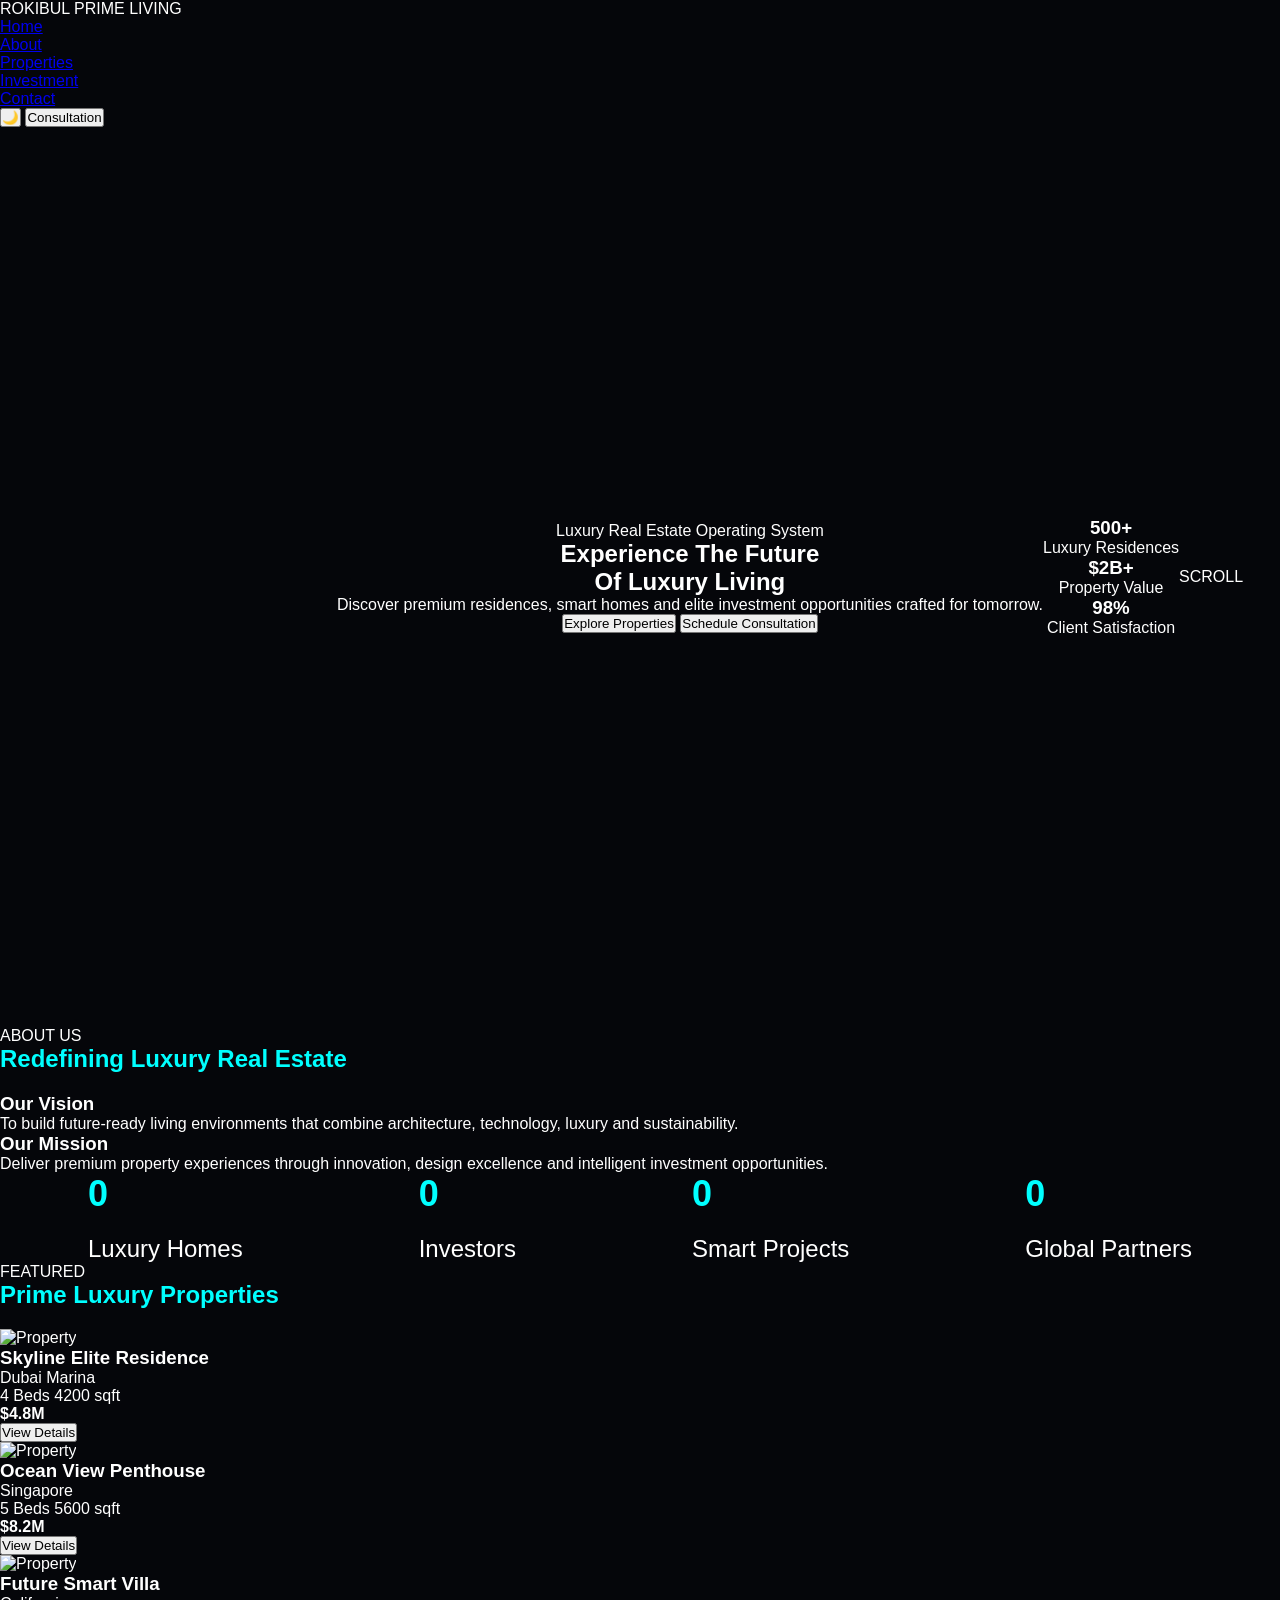
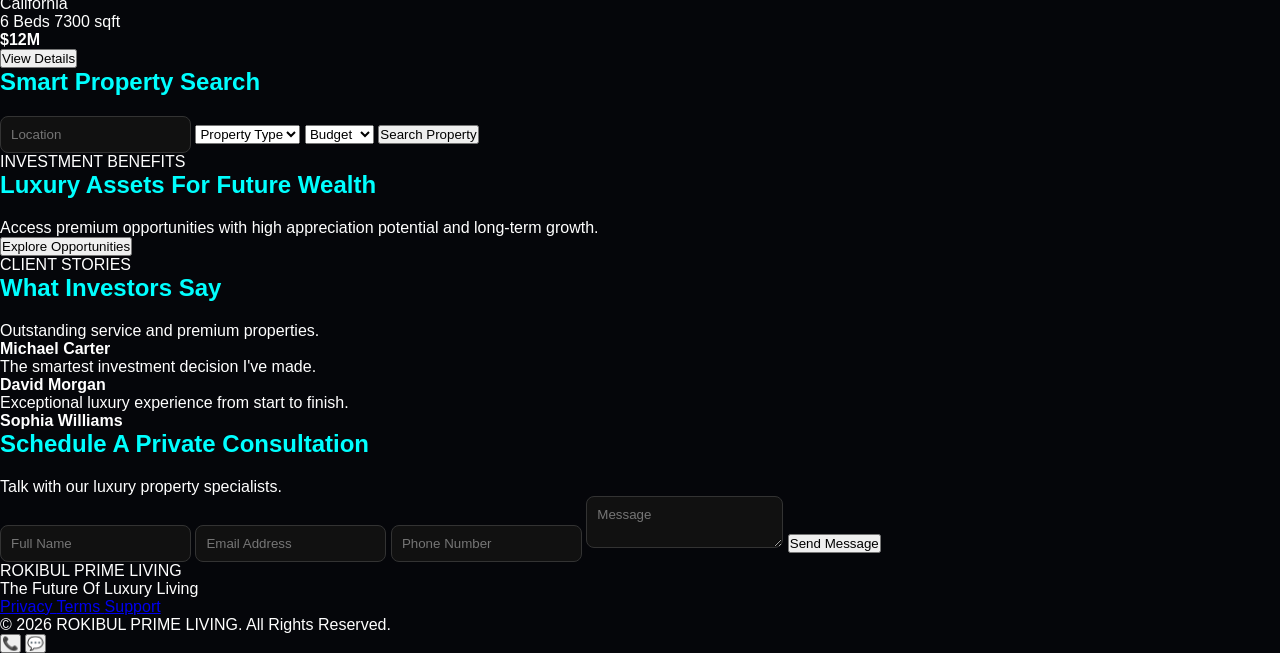
==== commit e6321aa7: "Revise index.html for ROKIBUL PRIME LIVING" ====
--- a/index.html
+++ b/index.html
@@ -1,122 +1,649 @@
 <!DOCTYPE html>
 <html lang="en">
 <head>
-<meta charset="UTF-8" />
-<meta name="viewport" content="width=device-width, initial-scale=1.0"/>
-<title>NEXUS OS // FUTURE INTERFACE</title>
-<link rel="stylesheet" href="style.css"/>
+<meta charset="UTF-8">
+<meta name="viewport" content="width=device-width, initial-scale=1.0">
+
+<title>ROKIBUL PRIME LIVING | The Future Of Luxury Living</title>
+
+<meta name="description"
+content="Luxury Real Estate Platform by ROKIBUL PRIME LIVING. Discover premium residences, smart homes, and future-ready investments.">
+
+<meta name="keywords"
+content="Luxury Real Estate, Smart Homes, Premium Residences, Property Investment">
+
+<meta name="theme-color" content="#070B14">
+
+<link rel="stylesheet" href="style.css">
+
+<link rel="preconnect" href="https://fonts.googleapis.com">
+<link rel="preconnect" href="https://fonts.gstatic.com" crossorigin>
+
+<link href="https://fonts.googleapis.com/css2?family=Inter:wght@300;400;500;600;700;800;900&display=swap"
+rel="stylesheet">
+
+<script src="https://cdnjs.cloudflare.com/ajax/libs/gsap/3.12.5/gsap.min.js"></script>
+<script src="https://cdnjs.cloudflare.com/ajax/libs/gsap/3.12.5/ScrollTrigger.min.js"></script>
 </head>
+
 <body>
 
-<div class="cursor"></div>
-<div class="bg"></div>
-
-<!-- BOOT SCREEN -->
-<section class="boot" id="boot">
-  <div class="boot-center">
-    <h1 class="glow">NEXUS AI SYSTEM</h1>
-    <p id="bootText">Initializing core modules...</p>
-    <div class="loader"></div>
-  </div>
-</section>
-
-<!-- MAIN APP -->
-<main class="app hidden" id="app">
-
-  <!-- HERO -->
-  <section class="hero">
-    <div class="hero-content">
-      <h1 class="title">WELCOME TO THE FUTURE</h1>
-      <p class="subtitle" id="typeText"></p>
-      <button class="btn magnetic">ENTER CORE</button>
-    </div>
-    <div class="floating-shapes"></div>
-  </section>
-
-  <!-- PROFILE -->
-  <section class="section glass">
-    <h2>CORE IDENTITY</h2>
-    <div class="profile-card">
-      <div class="avatar"></div>
-      <div>
-        <h3>AI SYSTEM NODE</h3>
-        <p>Autonomous digital intelligence interface for next-gen interaction systems.</p>
-      </div>
-    </div>
-  </section>
-
-  <!-- ABOUT -->
-  <section class="section">
-    <h2>VISION MATRIX</h2>
-    <div class="grid">
-      <div class="card">Neural UI Systems</div>
-      <div class="card">Quantum Interfaces</div>
-      <div class="card">Cybernetic Design</div>
-      <div class="card">Holographic Web</div>
-    </div>
-  </section>
-
-  <!-- SERVICES -->
-  <section class="section">
-    <h2>ABILITY MATRIX</h2>
-    <div class="grid">
-      <div class="card hover">AI Architecture</div>
-      <div class="card hover">Motion Systems</div>
-      <div class="card hover">3D Interfaces</div>
-      <div class="card hover">Futuristic UX</div>
-    </div>
-  </section>
-
-  <!-- STATS -->
-  <section class="section glass">
-    <h2>DATA CORE</h2>
-    <div class="stats">
-      <div><span class="count" data-target="99">0</span>% AI Sync</div>
-      <div><span class="count" data-target="120">0</span> Systems</div>
-      <div><span class="count" data-target="8">0</span> Layers</div>
-    </div>
-  </section>
-
-  <!-- PORTFOLIO -->
-  <section class="section">
-    <h2>REALITY ENGINE</h2>
-    <div class="grid">
-      <div class="card project">Project A</div>
-      <div class="card project">Project B</div>
-      <div class="card project">Project C</div>
-      <div class="card project">Project D</div>
-    </div>
-  </section>
-
-  <!-- TIMELINE -->
-  <section class="section glass">
-    <h2>EXPERIENCE FLOW</h2>
-    <div class="timeline">
-      <div>2023 - System Boot</div>
-      <div>2024 - AI Expansion</div>
-      <div>2025 - Neural Upgrade</div>
-      <div>2026 - Quantum UI</div>
-    </div>
-  </section>
-
-  <!-- CONTACT -->
-  <section class="section">
-    <h2>ACCESS PORTAL</h2>
-    <form class="form">
-      <input type="text" placeholder="Your Identity Code"/>
-      <input type="email" placeholder="Neural Mail"/>
-      <textarea placeholder="Transmit Message"></textarea>
-      <button class="btn">INITIATE TRANSMISSION</button>
-    </form>
-  </section>
-
-  <!-- FOOTER -->
-  <footer class="footer">
-    SYSTEM SHUTDOWN PROTOCOL ACTIVE
-  </footer>
-
-</main>
+<div id="cursor"></div>
+<div id="cursor-blur"></div>
+
+<div class="progress-bar"></div>
+
+<div class="grid-bg"></div>
+
+<!-- ========================= -->
+<!-- NAVBAR -->
+<!-- ========================= -->
+
+<header class="navbar">
+
+<div class="logo">
+ROKIBUL PRIME LIVING
+</div>
+
+<nav>
+
+<ul class="nav-links">
+
+<li><a href="#home">Home</a></li>
+
+<li><a href="#about">About</a></li>
+
+<li><a href="#properties">Properties</a></li>
+
+<li><a href="#investment">Investment</a></li>
+
+<li><a href="#contact">Contact</a></li>
+
+</ul>
+
+</nav>
+
+<div class="nav-actions">
+
+<button class="theme-toggle">
+🌙
+</button>
+
+<button class="glass-btn">
+Consultation
+</button>
+
+</div>
+
+</header>
+
+<!-- ========================= -->
+<!-- HERO -->
+<!-- ========================= -->
+
+<section class="hero" id="home">
+
+<video autoplay muted loop playsinline class="hero-video">
+
+<source src="assets/videos/luxury.mp4" type="video/mp4">
+
+</video>
+
+<div class="hero-overlay"></div>
+
+<div class="hero-content">
+
+<span class="hero-badge">
+Luxury Real Estate Operating System
+</span>
+
+<h1>
+
+Experience The Future
+<br>
+Of Luxury Living
+
+</h1>
+
+<p>
+
+Discover premium residences,
+smart homes and elite investment opportunities
+crafted for tomorrow.
+
+</p>
+
+<div class="hero-buttons">
+
+<button class="primary-btn">
+Explore Properties
+</button>
+
+<button class="secondary-btn">
+Schedule Consultation
+</button>
+
+</div>
+
+</div>
+
+<div class="hero-stats">
+
+<div class="glass-card">
+
+<h3>500+</h3>
+
+<p>Luxury Residences</p>
+
+</div>
+
+<div class="glass-card">
+
+<h3>$2B+</h3>
+
+<p>Property Value</p>
+
+</div>
+
+<div class="glass-card">
+
+<h3>98%</h3>
+
+<p>Client Satisfaction</p>
+
+</div>
+
+</div>
+
+<div class="scroll-indicator">
+SCROLL
+</div>
+
+</section>
+
+<!-- ========================= -->
+<!-- ABOUT -->
+<!-- ========================= -->
+
+<section class="about" id="about">
+
+<div class="section-header">
+
+<span>ABOUT US</span>
+
+<h2>
+Redefining Luxury Real Estate
+</h2>
+
+</div>
+
+<div class="about-grid">
+
+<div class="glass-panel">
+
+<h3>Our Vision</h3>
+
+<p>
+
+To build future-ready living environments
+that combine architecture, technology,
+luxury and sustainability.
+
+</p>
+
+</div>
+
+<div class="glass-panel">
+
+<h3>Our Mission</h3>
+
+<p>
+
+Deliver premium property experiences
+through innovation, design excellence
+and intelligent investment opportunities.
+
+</p>
+
+</div>
+
+</div>
+
+</section>
+
+<!-- ========================= -->
+<!-- LIVE STATISTICS -->
+<!-- ========================= -->
+
+<section class="stats">
+
+<div class="stat-card">
+
+<h2 class="counter" data-target="500">
+0
+</h2>
+
+<p>Luxury Homes</p>
+
+</div>
+
+<div class="stat-card">
+
+<h2 class="counter" data-target="1200">
+0
+</h2>
+
+<p>Investors</p>
+
+</div>
+
+<div class="stat-card">
+
+<h2 class="counter" data-target="50">
+0
+</h2>
+
+<p>Smart Projects</p>
+
+</div>
+
+<div class="stat-card">
+
+<h2 class="counter" data-target="25">
+0
+</h2>
+
+<p>Global Partners</p>
+
+</div>
+
+</section>
+
+<!-- ========================= -->
+<!-- FEATURED PROPERTIES -->
+<!-- ========================= -->
+
+<section id="properties" class="properties">
+
+<div class="section-header">
+
+<span>FEATURED</span>
+
+<h2>Prime Luxury Properties</h2>
+
+</div>
+
+<div class="property-grid">
+
+<article class="property-card">
+
+<img
+src="assets/images/property1.jpg"
+alt="Property">
+
+<div class="property-info">
+
+<h3>Skyline Elite Residence</h3>
+
+<p>Dubai Marina</p>
+
+<div class="property-meta">
+
+<span>4 Beds</span>
+
+<span>4200 sqft</span>
+
+</div>
+
+<h4>$4.8M</h4>
+
+<button>
+View Details
+</button>
+
+</div>
+
+</article>
+
+<article class="property-card">
+
+<img
+src="assets/images/property2.jpg"
+alt="Property">
+
+<div class="property-info">
+
+<h3>Ocean View Penthouse</h3>
+
+<p>Singapore</p>
+
+<div class="property-meta">
+
+<span>5 Beds</span>
+
+<span>5600 sqft</span>
+
+</div>
+
+<h4>$8.2M</h4>
+
+<button>
+View Details
+</button>
+
+</div>
+
+</article>
+
+<article class="property-card">
+
+<img
+src="assets/images/property3.jpg"
+alt="Property">
+
+<div class="property-info">
+
+<h3>Future Smart Villa</h3>
+
+<p>California</p>
+
+<div class="property-meta">
+
+<span>6 Beds</span>
+
+<span>7300 sqft</span>
+
+</div>
+
+<h4>$12M</h4>
+
+<button>
+View Details
+</button>
+
+</div>
+
+</article>
+
+</div>
+
+</section>
+
+<!-- ========================= -->
+<!-- SMART SEARCH -->
+<!-- ========================= -->
+
+<section class="search-section">
+
+<div class="glass-search">
+
+<h2>Smart Property Search</h2>
+
+<form id="propertySearch">
+
+<input
+type="text"
+placeholder="Location">
+
+<select>
+
+<option>
+Property Type
+</option>
+
+<option>
+Villa
+</option>
+
+<option>
+Apartment
+</option>
+
+<option>
+Penthouse
+</option>
+
+</select>
+
+<select>
+
+<option>
+Budget
+</option>
+
+<option>
+$500K+
+</option>
+
+<option>
+$1M+
+</option>
+
+<option>
+$5M+
+</option>
+
+</select>
+
+<button type="submit">
+
+Search Property
+
+</button>
+
+</form>
+
+</div>
+
+</section>
+
+<!-- ========================= -->
+<!-- INVESTMENT -->
+<!-- ========================= -->
+
+<section class="investment" id="investment">
+
+<div class="investment-content">
+
+<span>INVESTMENT BENEFITS</span>
+
+<h2>
+Luxury Assets For Future Wealth
+</h2>
+
+<p>
+
+Access premium opportunities with
+high appreciation potential and
+long-term growth.
+
+</p>
+
+<button class="primary-btn">
+
+Explore Opportunities
+
+</button>
+
+</div>
+
+</section>
+
+<!-- ========================= -->
+<!-- TESTIMONIALS -->
+<!-- ========================= -->
+
+<section class="testimonials">
+
+<div class="section-header">
+
+<span>CLIENT STORIES</span>
+
+<h2>What Investors Say</h2>
+
+</div>
+
+<div class="testimonial-grid">
+
+<div class="testimonial-card">
+
+<p>
+
+Outstanding service and premium properties.
+
+</p>
+
+<h4>
+Michael Carter
+</h4>
+
+</div>
+
+<div class="testimonial-card">
+
+<p>
+
+The smartest investment decision I've made.
+
+</p>
+
+<h4>
+David Morgan
+</h4>
+
+</div>
+
+<div class="testimonial-card">
+
+<p>
+
+Exceptional luxury experience from start to finish.
+
+</p>
+
+<h4>
+Sophia Williams
+</h4>
+
+</div>
+
+</div>
+
+</section>
+
+<!-- ========================= -->
+<!-- CONTACT -->
+<!-- ========================= -->
+
+<section id="contact" class="contact">
+
+<div class="contact-container">
+
+<div class="contact-left">
+
+<h2>
+
+Schedule A Private Consultation
+
+</h2>
+
+<p>
+
+Talk with our luxury property specialists.
+
+</p>
+
+</div>
+
+<form class="contact-form">
+
+<input
+type="text"
+placeholder="Full Name"
+required>
+
+<input
+type="email"
+placeholder="Email Address"
+required>
+
+<input
+type="tel"
+placeholder="Phone Number">
+
+<textarea
+placeholder="Message"></textarea>
+
+<button type="submit">
+
+Send Message
+
+</button>
+
+</form>
+
+</div>
+
+</section>
+
+<!-- ========================= -->
+<!-- FOOTER -->
+<!-- ========================= -->
+
+<footer>
+
+<div class="footer-logo">
+
+ROKIBUL PRIME LIVING
+
+</div>
+
+<p>
+
+The Future Of Luxury Living
+
+</p>
+
+<div class="footer-links">
+
+<a href="#">
+Privacy
+</a>
+
+<a href="#">
+Terms
+</a>
+
+<a href="#">
+Support
+</a>
+
+</div>
+
+<p>
+
+© 2026 ROKIBUL PRIME LIVING.
+All Rights Reserved.
+
+</p>
+
+</footer>
+
+<!-- FLOATING BUTTONS -->
+
+<div class="floating-buttons">
+
+<button class="call-btn">
+📞
+</button>
+
+<button class="chat-btn">
+💬
+</button>
+
+</div>
 
 <script src="script.js"></script>
+
 </body>
 </html>
--- a/style.css
+++ b/style.css
@@ -2,393 +2,195 @@
 margin:0;
 padding:0;
 box-sizing:border-box;
-font-family:'Poppins',sans-serif;
-scroll-behavior:smooth;
+font-family:Arial, sans-serif;
 }
 
 body{
-background:linear-gradient(135deg,#0f172a,#020617);
+background:#05060a;
 color:#fff;
 overflow-x:hidden;
 }
 
-/* Loader */
+.bg{
+position:fixed;
+width:100%;
+height:100%;
+background:radial-gradient(circle at 20% 20%, #0ff3, transparent),
+radial-gradient(circle at 80% 80%, #a0f3, transparent);
+filter:blur(60px);
+z-index:-1;
+}
 
-#loader{
+.cursor{
+position:fixed;
+width:20px;
+height:20px;
+border-radius:50%;
+background:#0ff;
+pointer-events:none;
+mix-blend-mode:screen;
+transform:translate(-50%,-50%);
+z-index:999;
+}
+
+.boot{
 position:fixed;
 width:100%;
 height:100vh;
-background:#020617;
 display:flex;
 justify-content:center;
 align-items:center;
-z-index:9999;
-}
-
-.spinner{
-width:60px;
-height:60px;
-border:5px solid rgba(255,255,255,.2);
-border-top:5px solid #38bdf8;
-border-radius:50%;
-animation:spin 1s linear infinite;
-}
-
-@keyframes spin{
-100%{
-transform:rotate(360deg);
-}
-}
-
-/* Navbar */
-
-.navbar{
-position:fixed;
-top:0;
-left:0;
-width:100%;
-padding:20px 8%;
-display:flex;
-justify-content:space-between;
-align-items:center;
-background:rgba(255,255,255,.05);
-backdrop-filter:blur(15px);
+background:black;
 z-index:1000;
 }
 
-.logo{
-font-size:28px;
-font-weight:700;
-color:#38bdf8;
+.glow{
+color:#0ff;
+text-shadow:0 0 20px #0ff;
 }
 
-.logo span{
-color:#fff;
+.loader{
+margin-top:20px;
+width:200px;
+height:2px;
+background:#222;
+overflow:hidden;
+position:relative;
 }
 
-.nav-links{
-display:flex;
-list-style:none;
-gap:25px;
+.loader::after{
+content:"";
+position:absolute;
+width:40%;
+height:100%;
+background:#0ff;
+animation:load 2s infinite;
 }
 
-.nav-links a{
-text-decoration:none;
-color:#fff;
-font-weight:500;
-transition:.3s;
+@keyframes load{
+0%{left:-40%}
+100%{left:100%}
 }
 
-.nav-links a:hover{
-color:#38bdf8;
+.hidden{display:none;}
+
+.app{
+padding:20px;
 }
 
-.menu-btn{
-display:none;
+.hero{
+height:100vh;
+display:flex;
+align-items:center;
+justify-content:center;
+text-align:center;
+position:relative;
 }
 
-/* Hero */
-
-.hero{
-min-height:100vh;
-display:flex;
-justify-content:space-between;
-align-items:center;
-padding:120px 8%;
-gap:50px;
+.title{
+font-size:3rem;
+letter-spacing:2px;
 }
 
-.hero-content{
-flex:1;
-}
-
-.hero h3{
-font-size:22px;
-color:#38bdf8;
-}
-
-.hero h1{
-font-size:70px;
-font-weight:800;
-margin:10px 0;
-}
-
-.hero h2{
-font-size:30px;
-margin-bottom:15px;
-color:#38bdf8;
-}
-
-.hero p{
-max-width:600px;
-line-height:1.8;
-color:#cbd5e1;
-}
-
-/* Buttons */
-
-.hero-buttons{
-margin-top:25px;
+.subtitle{
+color:#aaa;
+margin-top:10px;
+min-height:20px;
 }
 
 .btn{
-display:inline-block;
+margin-top:20px;
 padding:12px 25px;
-border-radius:10px;
-text-decoration:none;
-font-weight:600;
-margin-right:10px;
-transition:.3s;
-}
-
-.primary-btn{
-background:#38bdf8;
+border:none;
+background:#0ff;
 color:#000;
-}
-
-.secondary-btn{
-border:2px solid #38bdf8;
-color:#38bdf8;
+cursor:pointer;
+border-radius:8px;
+transition:0.3s;
 }
 
 .btn:hover{
-transform:translateY(-5px);
+transform:scale(1.05);
+box-shadow:0 0 20px #0ff;
 }
 
-/* Hero Image */
-
-.hero-image{
-flex:1;
-display:flex;
-justify-content:center;
+.section{
+padding:80px 20px;
 }
 
-.glass-card{
-background:rgba(255,255,255,.05);
-backdrop-filter:blur(20px);
-padding:30px;
-border-radius:25px;
-text-align:center;
-border:1px solid rgba(255,255,255,.1);
-box-shadow:0 0 30px rgba(56,189,248,.15);
+h2{
+color:#0ff;
+margin-bottom:20px;
 }
 
-.profile-img{
-width:260px;
-height:260px;
-object-fit:cover;
-border-radius:20px;
-margin-bottom:15px;
+.glass{
+background:rgba(255,255,255,0.05);
+backdrop-filter:blur(10px);
+border:1px solid rgba(255,255,255,0.1);
+border-radius:15px;
 }
 
-/* Sections */
-
-.section{
-padding:100px 8%;
-}
-
-.container{
-max-width:1200px;
-margin:auto;
-}
-
-.section-title{
-text-align:center;
-font-size:42px;
-margin-bottom:50px;
-color:#38bdf8;
-}
-
-/* About */
-
-.about-content{
-max-width:850px;
-margin:auto;
-text-align:center;
-}
-
-.about-content p{
-line-height:1.9;
-color:#cbd5e1;
-}
-
-/* Skills */
-
-.skills-grid{
+.grid{
 display:grid;
-grid-template-columns:repeat(auto-fit,minmax(220px,1fr));
-gap:25px;
-}
-
-.skill-card{
-background:#1e293b;
-padding:30px;
-border-radius:20px;
-text-align:center;
-transition:.3s;
-}
-
-.skill-card:hover{
-transform:translateY(-10px);
-}
-
-.skill-card i{
-font-size:40px;
-color:#38bdf8;
-margin-bottom:15px;
-}
-
-/* Services */
-
-.service-grid{
-display:grid;
-grid-template-columns:repeat(auto-fit,minmax(250px,1fr));
-gap:25px;
-}
-
-.service-card{
-background:#1e293b;
-padding:30px;
-border-radius:20px;
-text-align:center;
-transition:.3s;
-}
-
-.service-card:hover{
-transform:translateY(-10px);
-}
-
-.service-card i{
-font-size:45px;
-color:#38bdf8;
-margin-bottom:15px;
-}
-
-.service-card p{
-color:#cbd5e1;
-margin-top:10px;
-}
-
-/* Projects */
-
-.project-grid{
-display:grid;
-grid-template-columns:repeat(auto-fit,minmax(300px,1fr));
-gap:25px;
-}
-
-.project-card{
-background:#1e293b;
-border-radius:20px;
-overflow:hidden;
-transition:.3s;
-}
-
-.project-card:hover{
-transform:translateY(-10px);
-}
-
-.project-card img{
-width:100%;
-height:220px;
-object-fit:cover;
-}
-
-.project-card h3{
-padding:15px;
-}
-
-.project-card p{
-padding:0 15px 20px;
-color:#cbd5e1;
-}
-
-/* Contact */
-
-.contact-form{
-max-width:700px;
-margin:auto;
-display:flex;
-flex-direction:column;
+grid-template-columns:repeat(auto-fit,minmax(150px,1fr));
 gap:15px;
 }
 
-.contact-form input,
-.contact-form textarea{
-padding:15px;
-border:none;
+.card{
+padding:20px;
+background:rgba(255,255,255,0.05);
+border:1px solid rgba(255,255,255,0.1);
 border-radius:12px;
-background:#1e293b;
-color:#fff;
-outline:none;
+transition:0.3s;
 }
 
-.contact-form textarea{
-height:150px;
-resize:none;
+.card:hover{
+transform:translateY(-5px);
+box-shadow:0 0 20px #0ff3;
 }
 
-.contact-form button{
-padding:15px;
-border:none;
-border-radius:12px;
-background:#38bdf8;
-font-weight:600;
-cursor:pointer;
-transition:.3s;
+.stats{
+display:flex;
+justify-content:space-around;
+font-size:1.5rem;
 }
 
-.contact-form button:hover{
-transform:translateY(-3px);
+.profile-card{
+display:flex;
+gap:20px;
+align-items:center;
 }
 
-/* Footer */
-
-footer{
-padding:40px;
-text-align:center;
-background:#020617;
+.avatar{
+width:80px;
+height:80px;
+border-radius:50%;
+background:#0ff;
+box-shadow:0 0 20px #0ff;
 }
 
-.social-links{
-margin-bottom:15px;
+.timeline div{
+margin:10px 0;
+padding-left:10px;
+border-left:2px solid #0ff;
 }
 
-.social-links a{
-font-size:24px;
-margin:0 10px;
-color:#fff;
-transition:.3s;
+.form{
+display:flex;
+flex-direction:column;
+gap:10px;
 }
 
-.social-links a:hover{
-color:#38bdf8;
+input,textarea{
+padding:10px;
+background:#111;
+border:1px solid #333;
+color:#fff;
+border-radius:8px;
 }
 
-/* Responsive */
-
-@media(max-width:768px){
-
-.hero{
-flex-direction:column;
+.footer{
 text-align:center;
+padding:40px;
+color:#555;
 }
-
-.hero h1{
-font-size:45px;
-}
-
-.nav-links{
-display:none;
-}
-
-.profile-img{
-width:200px;
-height:200px;
-}
-
-.section-title{
-font-size:32px;
-}
-
-}
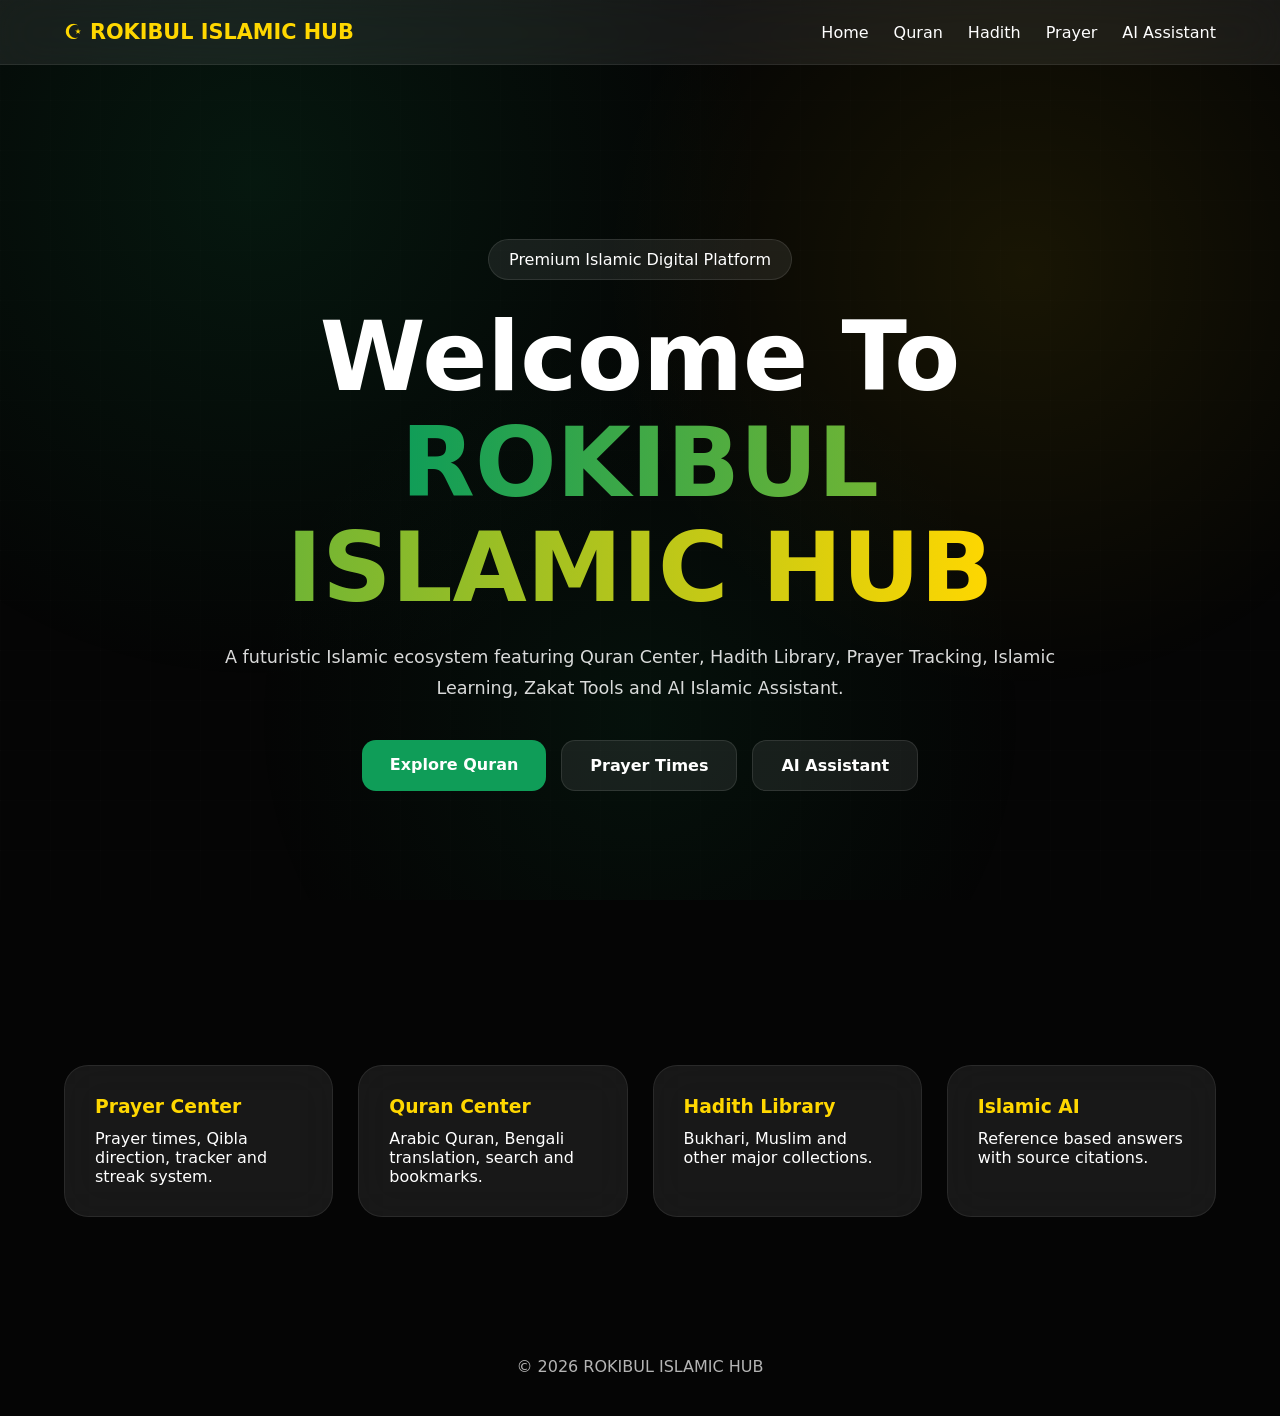
==== commit d18056f1: "Update index.html" ====
--- a/index.html
+++ b/index.html
@@ -4,646 +4,319 @@
 <meta charset="UTF-8">
 <meta name="viewport" content="width=device-width, initial-scale=1.0">
 
-<title>ROKIBUL PRIME LIVING | The Future Of Luxury Living</title>
+<title>ROKIBUL ISLAMIC HUB</title>
 
 <meta name="description"
-content="Luxury Real Estate Platform by ROKIBUL PRIME LIVING. Discover premium residences, smart homes, and future-ready investments.">
-
-<meta name="keywords"
-content="Luxury Real Estate, Smart Homes, Premium Residences, Property Investment">
-
-<meta name="theme-color" content="#070B14">
-
-<link rel="stylesheet" href="style.css">
+content="Premium Islamic Digital Platform">
 
 <link rel="preconnect" href="https://fonts.googleapis.com">
 <link rel="preconnect" href="https://fonts.gstatic.com" crossorigin>
 
-<link href="https://fonts.googleapis.com/css2?family=Inter:wght@300;400;500;600;700;800;900&display=swap"
-rel="stylesheet">
-
-<script src="https://cdnjs.cloudflare.com/ajax/libs/gsap/3.12.5/gsap.min.js"></script>
-<script src="https://cdnjs.cloudflare.com/ajax/libs/gsap/3.12.5/ScrollTrigger.min.js"></script>
+<style>
+:root{
+--primary:#0F9D58;
+--gold:#FFD700;
+--bg:#050505;
+--glass:rgba(255,255,255,.08);
+--text:#ffffff;
+}
+
+*{
+margin:0;
+padding:0;
+box-sizing:border-box;
+font-family:system-ui,sans-serif;
+}
+
+body{
+background:var(--bg);
+color:var(--text);
+overflow-x:hidden;
+}
+
+/* Animated Background */
+
+.bg{
+position:fixed;
+inset:0;
+z-index:-2;
+background:
+radial-gradient(circle at 20% 20%,#0F9D5820,transparent 40%),
+radial-gradient(circle at 80% 30%,#FFD70015,transparent 35%),
+radial-gradient(circle at 50% 80%,#0F9D5815,transparent 40%);
+animation:bgMove 12s infinite alternate;
+}
+
+@keyframes bgMove{
+from{transform:scale(1);}
+to{transform:scale(1.2);}
+}
+
+/* Grid Pattern */
+
+.pattern{
+position:fixed;
+inset:0;
+opacity:.07;
+background-image:
+linear-gradient(rgba(255,255,255,.15) 1px,transparent 1px),
+linear-gradient(90deg,rgba(255,255,255,.15) 1px,transparent 1px);
+background-size:50px 50px;
+z-index:-1;
+}
+
+/* Navbar */
+
+nav{
+display:flex;
+justify-content:space-between;
+align-items:center;
+padding:20px 5%;
+backdrop-filter:blur(20px);
+background:var(--glass);
+border-bottom:1px solid rgba(255,255,255,.08);
+position:sticky;
+top:0;
+z-index:100;
+}
+
+.logo{
+font-size:1.3rem;
+font-weight:700;
+color:var(--gold);
+}
+
+nav ul{
+display:flex;
+gap:25px;
+list-style:none;
+}
+
+nav a{
+text-decoration:none;
+color:white;
+}
+
+/* Hero */
+
+.hero{
+min-height:100vh;
+display:flex;
+align-items:center;
+justify-content:center;
+text-align:center;
+padding:40px;
+}
+
+.hero-content{
+max-width:900px;
+}
+
+.badge{
+display:inline-block;
+padding:10px 20px;
+border:1px solid rgba(255,255,255,.1);
+background:var(--glass);
+border-radius:50px;
+margin-bottom:25px;
+}
+
+h1{
+font-size:clamp(2.5rem,8vw,6rem);
+line-height:1.1;
+margin-bottom:20px;
+}
+
+.gradient{
+background:linear-gradient(
+90deg,
+#0F9D58,
+#FFD700
+);
+-webkit-background-clip:text;
+-webkit-text-fill-color:transparent;
+}
+
+.hero p{
+font-size:1.1rem;
+opacity:.85;
+margin-bottom:35px;
+line-height:1.8;
+}
+
+.buttons{
+display:flex;
+justify-content:center;
+gap:15px;
+flex-wrap:wrap;
+}
+
+.btn{
+padding:15px 28px;
+border-radius:14px;
+text-decoration:none;
+font-weight:600;
+transition:.3s;
+}
+
+.btn-primary{
+background:var(--primary);
+color:white;
+}
+
+.btn-primary:hover{
+transform:translateY(-4px);
+box-shadow:0 0 30px #0F9D58;
+}
+
+.btn-secondary{
+background:var(--glass);
+border:1px solid rgba(255,255,255,.1);
+color:white;
+}
+
+.btn-secondary:hover{
+border-color:var(--gold);
+}
+
+/* Feature Cards */
+
+.features{
+padding:100px 5%;
+display:grid;
+grid-template-columns:
+repeat(auto-fit,minmax(250px,1fr));
+gap:25px;
+}
+
+.card{
+background:var(--glass);
+backdrop-filter:blur(20px);
+border:1px solid rgba(255,255,255,.08);
+padding:30px;
+border-radius:24px;
+transition:.4s;
+}
+
+.card:hover{
+transform:translateY(-10px);
+box-shadow:0 0 30px #0F9D5840;
+}
+
+.card h3{
+margin-bottom:12px;
+color:var(--gold);
+}
+
+footer{
+padding:40px;
+text-align:center;
+opacity:.7;
+}
+</style>
 </head>
 
 <body>
 
-<div id="cursor"></div>
-<div id="cursor-blur"></div>
-
-<div class="progress-bar"></div>
-
-<div class="grid-bg"></div>
-
-<!-- ========================= -->
-<!-- NAVBAR -->
-<!-- ========================= -->
-
-<header class="navbar">
-
+<div class="bg"></div>
+<div class="pattern"></div>
+
+<nav>
 <div class="logo">
-ROKIBUL PRIME LIVING
-</div>
-
-<nav>
-
-<ul class="nav-links">
-
-<li><a href="#home">Home</a></li>
-
-<li><a href="#about">About</a></li>
-
-<li><a href="#properties">Properties</a></li>
-
-<li><a href="#investment">Investment</a></li>
-
-<li><a href="#contact">Contact</a></li>
-
+☪ ROKIBUL ISLAMIC HUB
+</div>
+
+<ul>
+<li><a href="#">Home</a></li>
+<li><a href="#">Quran</a></li>
+<li><a href="#">Hadith</a></li>
+<li><a href="#">Prayer</a></li>
+<li><a href="#">AI Assistant</a></li>
 </ul>
-
 </nav>
 
-<div class="nav-actions">
-
-<button class="theme-toggle">
-🌙
-</button>
-
-<button class="glass-btn">
-Consultation
-</button>
-
-</div>
-
-</header>
-
-<!-- ========================= -->
-<!-- HERO -->
-<!-- ========================= -->
-
-<section class="hero" id="home">
-
-<video autoplay muted loop playsinline class="hero-video">
-
-<source src="assets/videos/luxury.mp4" type="video/mp4">
-
-</video>
-
-<div class="hero-overlay"></div>
+<section class="hero">
 
 <div class="hero-content">
 
-<span class="hero-badge">
-Luxury Real Estate Operating System
+<div class="badge">
+Premium Islamic Digital Platform
+</div>
+
+<h1>
+Welcome To
+<br>
+<span class="gradient">
+ROKIBUL ISLAMIC HUB
 </span>
-
-<h1>
-
-Experience The Future
-<br>
-Of Luxury Living
-
 </h1>
 
 <p>
-
-Discover premium residences,
-smart homes and elite investment opportunities
-crafted for tomorrow.
-
-</p>
-
-<div class="hero-buttons">
-
-<button class="primary-btn">
-Explore Properties
-</button>
-
-<button class="secondary-btn">
-Schedule Consultation
-</button>
-
-</div>
-
-</div>
-
-<div class="hero-stats">
-
-<div class="glass-card">
-
-<h3>500+</h3>
-
-<p>Luxury Residences</p>
-
-</div>
-
-<div class="glass-card">
-
-<h3>$2B+</h3>
-
-<p>Property Value</p>
-
-</div>
-
-<div class="glass-card">
-
-<h3>98%</h3>
-
-<p>Client Satisfaction</p>
-
-</div>
-
-</div>
-
-<div class="scroll-indicator">
-SCROLL
+A futuristic Islamic ecosystem featuring
+Quran Center, Hadith Library,
+Prayer Tracking, Islamic Learning,
+Zakat Tools and AI Islamic Assistant.
+</p>
+
+<div class="buttons">
+
+<a href="#" class="btn btn-primary">
+Explore Quran
+</a>
+
+<a href="#" class="btn btn-secondary">
+Prayer Times
+</a>
+
+<a href="#" class="btn btn-secondary">
+AI Assistant
+</a>
+
+</div>
+
 </div>
 
 </section>
 
-<!-- ========================= -->
-<!-- ABOUT -->
-<!-- ========================= -->
-
-<section class="about" id="about">
-
-<div class="section-header">
-
-<span>ABOUT US</span>
-
-<h2>
-Redefining Luxury Real Estate
-</h2>
-
-</div>
-
-<div class="about-grid">
-
-<div class="glass-panel">
-
-<h3>Our Vision</h3>
-
-<p>
-
-To build future-ready living environments
-that combine architecture, technology,
-luxury and sustainability.
-
-</p>
-
-</div>
-
-<div class="glass-panel">
-
-<h3>Our Mission</h3>
-
-<p>
-
-Deliver premium property experiences
-through innovation, design excellence
-and intelligent investment opportunities.
-
-</p>
-
-</div>
-
+<section class="features">
+
+<div class="card">
+<h3>Prayer Center</h3>
+<p>
+Prayer times, Qibla direction,
+tracker and streak system.
+</p>
+</div>
+
+<div class="card">
+<h3>Quran Center</h3>
+<p>
+Arabic Quran, Bengali translation,
+search and bookmarks.
+</p>
+</div>
+
+<div class="card">
+<h3>Hadith Library</h3>
+<p>
+Bukhari, Muslim and other
+major collections.
+</p>
+</div>
+
+<div class="card">
+<h3>Islamic AI</h3>
+<p>
+Reference based answers with
+source citations.
+</p>
 </div>
 
 </section>
 
-<!-- ========================= -->
-<!-- LIVE STATISTICS -->
-<!-- ========================= -->
-
-<section class="stats">
-
-<div class="stat-card">
-
-<h2 class="counter" data-target="500">
-0
-</h2>
-
-<p>Luxury Homes</p>
-
-</div>
-
-<div class="stat-card">
-
-<h2 class="counter" data-target="1200">
-0
-</h2>
-
-<p>Investors</p>
-
-</div>
-
-<div class="stat-card">
-
-<h2 class="counter" data-target="50">
-0
-</h2>
-
-<p>Smart Projects</p>
-
-</div>
-
-<div class="stat-card">
-
-<h2 class="counter" data-target="25">
-0
-</h2>
-
-<p>Global Partners</p>
-
-</div>
-
-</section>
-
-<!-- ========================= -->
-<!-- FEATURED PROPERTIES -->
-<!-- ========================= -->
-
-<section id="properties" class="properties">
-
-<div class="section-header">
-
-<span>FEATURED</span>
-
-<h2>Prime Luxury Properties</h2>
-
-</div>
-
-<div class="property-grid">
-
-<article class="property-card">
-
-<img
-src="assets/images/property1.jpg"
-alt="Property">
-
-<div class="property-info">
-
-<h3>Skyline Elite Residence</h3>
-
-<p>Dubai Marina</p>
-
-<div class="property-meta">
-
-<span>4 Beds</span>
-
-<span>4200 sqft</span>
-
-</div>
-
-<h4>$4.8M</h4>
-
-<button>
-View Details
-</button>
-
-</div>
-
-</article>
-
-<article class="property-card">
-
-<img
-src="assets/images/property2.jpg"
-alt="Property">
-
-<div class="property-info">
-
-<h3>Ocean View Penthouse</h3>
-
-<p>Singapore</p>
-
-<div class="property-meta">
-
-<span>5 Beds</span>
-
-<span>5600 sqft</span>
-
-</div>
-
-<h4>$8.2M</h4>
-
-<button>
-View Details
-</button>
-
-</div>
-
-</article>
-
-<article class="property-card">
-
-<img
-src="assets/images/property3.jpg"
-alt="Property">
-
-<div class="property-info">
-
-<h3>Future Smart Villa</h3>
-
-<p>California</p>
-
-<div class="property-meta">
-
-<span>6 Beds</span>
-
-<span>7300 sqft</span>
-
-</div>
-
-<h4>$12M</h4>
-
-<button>
-View Details
-</button>
-
-</div>
-
-</article>
-
-</div>
-
-</section>
-
-<!-- ========================= -->
-<!-- SMART SEARCH -->
-<!-- ========================= -->
-
-<section class="search-section">
-
-<div class="glass-search">
-
-<h2>Smart Property Search</h2>
-
-<form id="propertySearch">
-
-<input
-type="text"
-placeholder="Location">
-
-<select>
-
-<option>
-Property Type
-</option>
-
-<option>
-Villa
-</option>
-
-<option>
-Apartment
-</option>
-
-<option>
-Penthouse
-</option>
-
-</select>
-
-<select>
-
-<option>
-Budget
-</option>
-
-<option>
-$500K+
-</option>
-
-<option>
-$1M+
-</option>
-
-<option>
-$5M+
-</option>
-
-</select>
-
-<button type="submit">
-
-Search Property
-
-</button>
-
-</form>
-
-</div>
-
-</section>
-
-<!-- ========================= -->
-<!-- INVESTMENT -->
-<!-- ========================= -->
-
-<section class="investment" id="investment">
-
-<div class="investment-content">
-
-<span>INVESTMENT BENEFITS</span>
-
-<h2>
-Luxury Assets For Future Wealth
-</h2>
-
-<p>
-
-Access premium opportunities with
-high appreciation potential and
-long-term growth.
-
-</p>
-
-<button class="primary-btn">
-
-Explore Opportunities
-
-</button>
-
-</div>
-
-</section>
-
-<!-- ========================= -->
-<!-- TESTIMONIALS -->
-<!-- ========================= -->
-
-<section class="testimonials">
-
-<div class="section-header">
-
-<span>CLIENT STORIES</span>
-
-<h2>What Investors Say</h2>
-
-</div>
-
-<div class="testimonial-grid">
-
-<div class="testimonial-card">
-
-<p>
-
-Outstanding service and premium properties.
-
-</p>
-
-<h4>
-Michael Carter
-</h4>
-
-</div>
-
-<div class="testimonial-card">
-
-<p>
-
-The smartest investment decision I've made.
-
-</p>
-
-<h4>
-David Morgan
-</h4>
-
-</div>
-
-<div class="testimonial-card">
-
-<p>
-
-Exceptional luxury experience from start to finish.
-
-</p>
-
-<h4>
-Sophia Williams
-</h4>
-
-</div>
-
-</div>
-
-</section>
-
-<!-- ========================= -->
-<!-- CONTACT -->
-<!-- ========================= -->
-
-<section id="contact" class="contact">
-
-<div class="contact-container">
-
-<div class="contact-left">
-
-<h2>
-
-Schedule A Private Consultation
-
-</h2>
-
-<p>
-
-Talk with our luxury property specialists.
-
-</p>
-
-</div>
-
-<form class="contact-form">
-
-<input
-type="text"
-placeholder="Full Name"
-required>
-
-<input
-type="email"
-placeholder="Email Address"
-required>
-
-<input
-type="tel"
-placeholder="Phone Number">
-
-<textarea
-placeholder="Message"></textarea>
-
-<button type="submit">
-
-Send Message
-
-</button>
-
-</form>
-
-</div>
-
-</section>
-
-<!-- ========================= -->
-<!-- FOOTER -->
-<!-- ========================= -->
-
 <footer>
-
-<div class="footer-logo">
-
-ROKIBUL PRIME LIVING
-
-</div>
-
-<p>
-
-The Future Of Luxury Living
-
-</p>
-
-<div class="footer-links">
-
-<a href="#">
-Privacy
-</a>
-
-<a href="#">
-Terms
-</a>
-
-<a href="#">
-Support
-</a>
-
-</div>
-
-<p>
-
-© 2026 ROKIBUL PRIME LIVING.
-All Rights Reserved.
-
-</p>
-
+© 2026 ROKIBUL ISLAMIC HUB
 </footer>
-
-<!-- FLOATING BUTTONS -->
-
-<div class="floating-buttons">
-
-<button class="call-btn">
-📞
-</button>
-
-<button class="chat-btn">
-💬
-</button>
-
-</div>
-
-<script src="script.js"></script>
 
 </body>
 </html>
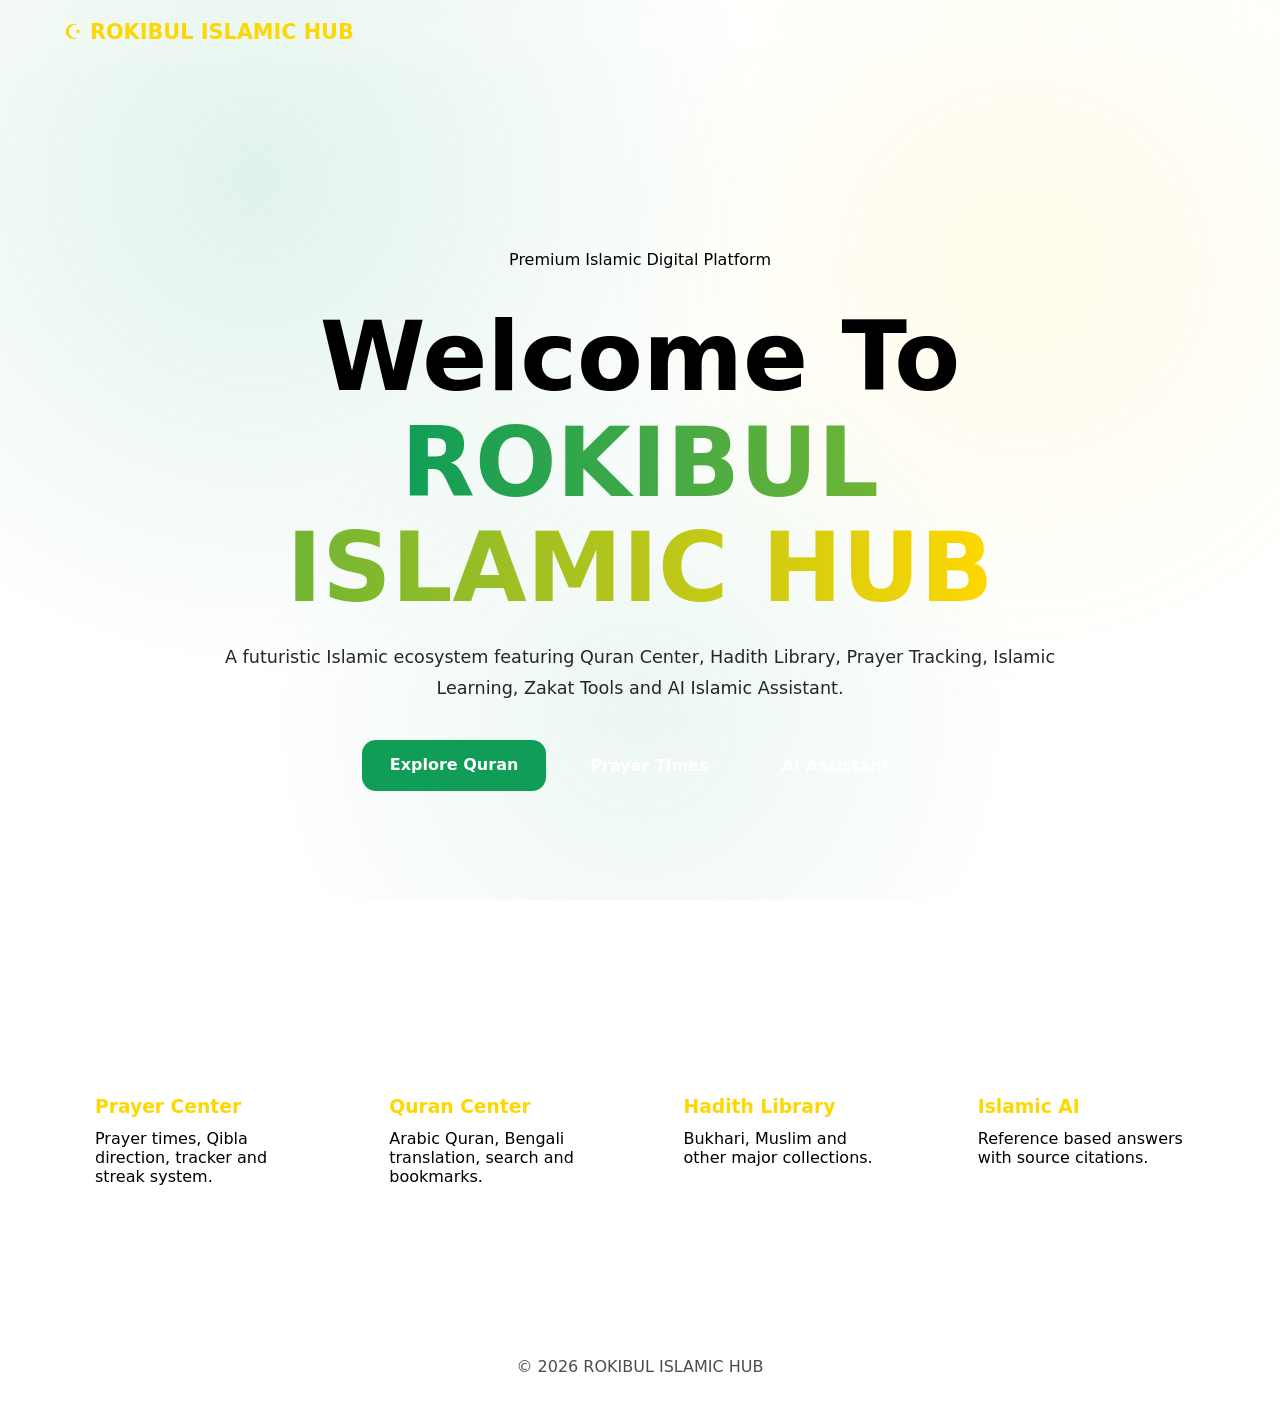
==== commit cc052323: "Update index.html" ====
--- a/index.html
+++ b/index.html
@@ -27,7 +27,18 @@
 box-sizing:border-box;
 font-family:system-ui,sans-serif;
 }
-
+<svg
+id="islamicPattern"
+style="
+position:fixed;
+top:0;
+left:0;
+width:100%;
+height:100%;
+z-index:-1;
+pointer-events:none;
+">
+</svg>
 body{
 background:var(--bg);
 color:var(--text);
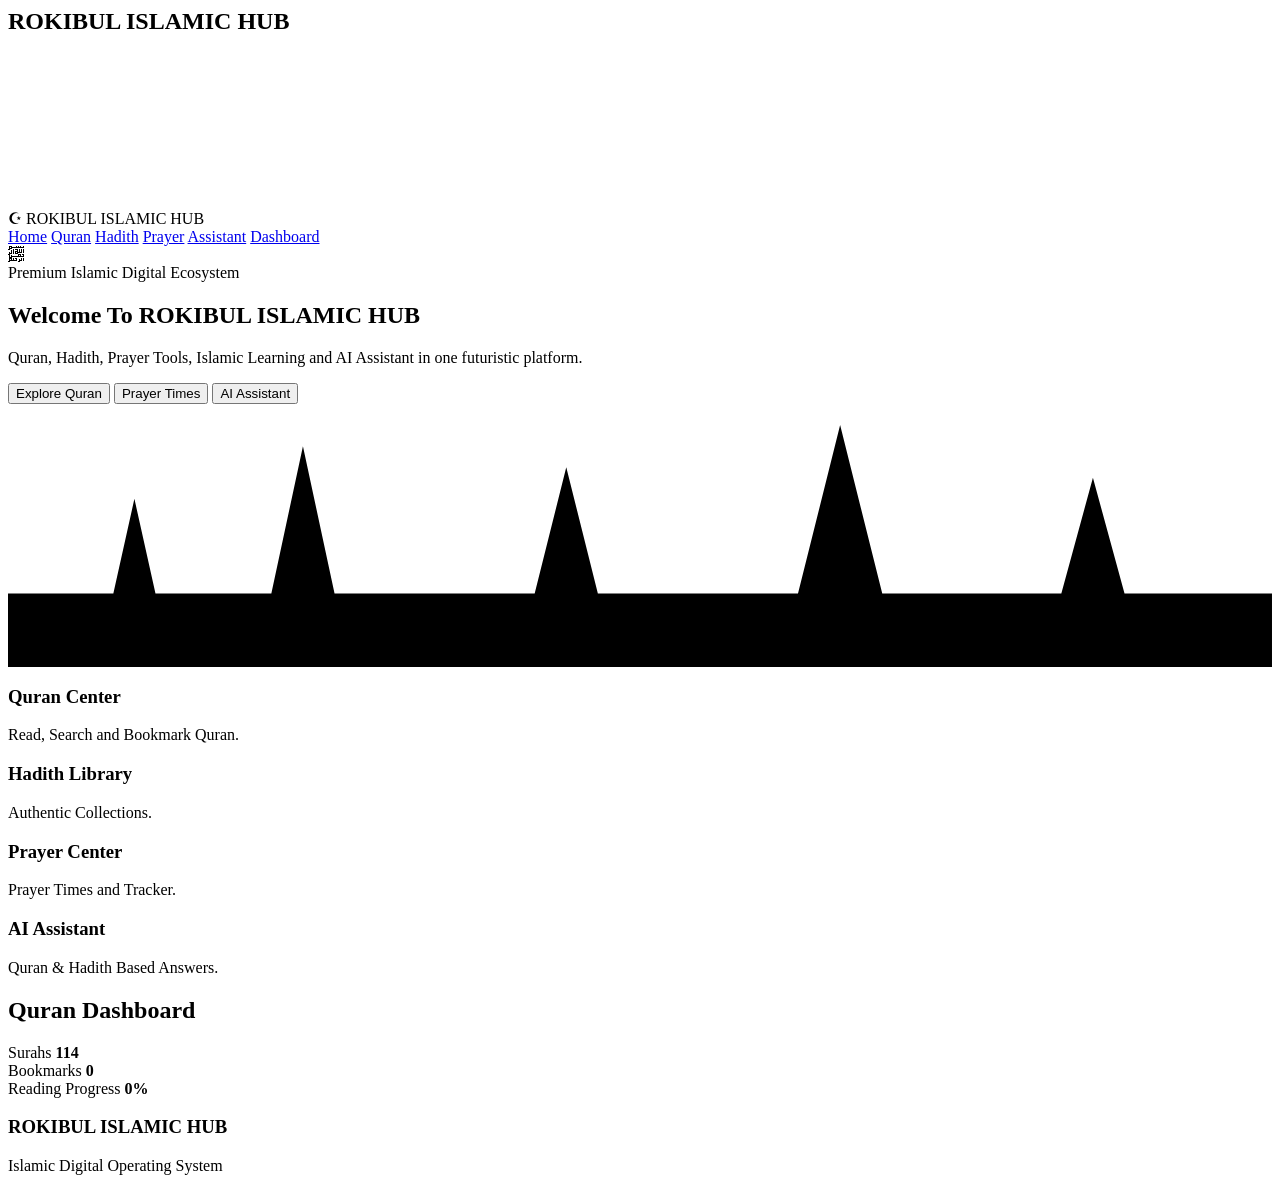
==== commit de8f6477: "Update index.html" ====
--- a/index.html
+++ b/index.html
@@ -1,333 +1,193 @@
-<!DOCTYPE html>
-<html lang="en">
-<head>
-<meta charset="UTF-8">
-<meta name="viewport" content="width=device-width, initial-scale=1.0">
-
-<title>ROKIBUL ISLAMIC HUB</title>
-
-<meta name="description"
-content="Premium Islamic Digital Platform">
-
-<link rel="preconnect" href="https://fonts.googleapis.com">
-<link rel="preconnect" href="https://fonts.gstatic.com" crossorigin>
-
-<style>
-:root{
---primary:#0F9D58;
---gold:#FFD700;
---bg:#050505;
---glass:rgba(255,255,255,.08);
---text:#ffffff;
-}
-
-*{
-margin:0;
-padding:0;
-box-sizing:border-box;
-font-family:system-ui,sans-serif;
-}
-<svg
-id="islamicPattern"
-style="
-position:fixed;
-top:0;
-left:0;
-width:100%;
-height:100%;
-z-index:-1;
-pointer-events:none;
-">
-</svg>
-body{
-background:var(--bg);
-color:var(--text);
-overflow-x:hidden;
-}
-
-/* Animated Background */
-
-.bg{
-position:fixed;
-inset:0;
-z-index:-2;
-background:
-radial-gradient(circle at 20% 20%,#0F9D5820,transparent 40%),
-radial-gradient(circle at 80% 30%,#FFD70015,transparent 35%),
-radial-gradient(circle at 50% 80%,#0F9D5815,transparent 40%);
-animation:bgMove 12s infinite alternate;
-}
-
-@keyframes bgMove{
-from{transform:scale(1);}
-to{transform:scale(1.2);}
-}
-
-/* Grid Pattern */
-
-.pattern{
-position:fixed;
-inset:0;
-opacity:.07;
-background-image:
-linear-gradient(rgba(255,255,255,.15) 1px,transparent 1px),
-linear-gradient(90deg,rgba(255,255,255,.15) 1px,transparent 1px);
-background-size:50px 50px;
-z-index:-1;
-}
-
-/* Navbar */
-
-nav{
-display:flex;
-justify-content:space-between;
-align-items:center;
-padding:20px 5%;
-backdrop-filter:blur(20px);
-background:var(--glass);
-border-bottom:1px solid rgba(255,255,255,.08);
-position:sticky;
-top:0;
-z-index:100;
-}
-
-.logo{
-font-size:1.3rem;
-font-weight:700;
-color:var(--gold);
-}
-
-nav ul{
-display:flex;
-gap:25px;
-list-style:none;
-}
-
-nav a{
-text-decoration:none;
-color:white;
-}
-
-/* Hero */
-
-.hero{
-min-height:100vh;
-display:flex;
-align-items:center;
-justify-content:center;
-text-align:center;
-padding:40px;
-}
-
-.hero-content{
-max-width:900px;
-}
-
-.badge{
-display:inline-block;
-padding:10px 20px;
-border:1px solid rgba(255,255,255,.1);
-background:var(--glass);
-border-radius:50px;
-margin-bottom:25px;
-}
-
-h1{
-font-size:clamp(2.5rem,8vw,6rem);
-line-height:1.1;
-margin-bottom:20px;
-}
-
-.gradient{
-background:linear-gradient(
-90deg,
-#0F9D58,
-#FFD700
-);
--webkit-background-clip:text;
--webkit-text-fill-color:transparent;
-}
-
-.hero p{
-font-size:1.1rem;
-opacity:.85;
-margin-bottom:35px;
-line-height:1.8;
-}
-
-.buttons{
-display:flex;
-justify-content:center;
-gap:15px;
-flex-wrap:wrap;
-}
-
-.btn{
-padding:15px 28px;
-border-radius:14px;
-text-decoration:none;
-font-weight:600;
-transition:.3s;
-}
-
-.btn-primary{
-background:var(--primary);
-color:white;
-}
-
-.btn-primary:hover{
-transform:translateY(-4px);
-box-shadow:0 0 30px #0F9D58;
-}
-
-.btn-secondary{
-background:var(--glass);
-border:1px solid rgba(255,255,255,.1);
-color:white;
-}
-
-.btn-secondary:hover{
-border-color:var(--gold);
-}
-
-/* Feature Cards */
-
-.features{
-padding:100px 5%;
-display:grid;
-grid-template-columns:
-repeat(auto-fit,minmax(250px,1fr));
-gap:25px;
-}
-
-.card{
-background:var(--glass);
-backdrop-filter:blur(20px);
-border:1px solid rgba(255,255,255,.08);
-padding:30px;
-border-radius:24px;
-transition:.4s;
-}
-
-.card:hover{
-transform:translateY(-10px);
-box-shadow:0 0 30px #0F9D5840;
-}
-
-.card h3{
-margin-bottom:12px;
-color:var(--gold);
-}
-
-footer{
-padding:40px;
-text-align:center;
-opacity:.7;
-}
-</style>
-</head>
-
 <body>
 
-<div class="bg"></div>
-<div class="pattern"></div>
+  <!-- Loading Screen -->
+  <div id="loader">
+    <div class="loader-ring"></div>
+    <h2>ROKIBUL ISLAMIC HUB</h2>
+  </div>
 
-<nav>
-<div class="logo">
-☪ ROKIBUL ISLAMIC HUB
-</div>
+  <!-- SVG Islamic Pattern Background -->
+  <svg id="islamicPattern"></svg>
 
-<ul>
-<li><a href="#">Home</a></li>
-<li><a href="#">Quran</a></li>
-<li><a href="#">Hadith</a></li>
-<li><a href="#">Prayer</a></li>
-<li><a href="#">AI Assistant</a></li>
-</ul>
-</nav>
+  <!-- Particle Canvas -->
+  <canvas id="particleCanvas"></canvas>
 
-<section class="hero">
+  <!-- Navbar -->
+  <header class="navbar">
+    <div class="logo">
+      ☪ ROKIBUL ISLAMIC HUB
+    </div>
 
-<div class="hero-content">
+    <nav>
+      <a href="#">Home</a>
+      <a href="#">Quran</a>
+      <a href="#">Hadith</a>
+      <a href="#">Prayer</a>
+      <a href="#">Assistant</a>
+      <a href="#">Dashboard</a>
+    </nav>
+  </header>
 
-<div class="badge">
-Premium Islamic Digital Platform
-</div>
+  <!-- Hero Section -->
+  <section class="hero">
 
-<h1>
-Welcome To
-<br>
-<span class="gradient">
-ROKIBUL ISLAMIC HUB
-</span>
-</h1>
+    <!-- Arabic Decoration -->
+    <div class="arabic-decoration">
+      ﷽
+    </div>
 
-<p>
-A futuristic Islamic ecosystem featuring
-Quran Center, Hadith Library,
-Prayer Tracking, Islamic Learning,
-Zakat Tools and AI Islamic Assistant.
-</p>
+    <div class="hero-content">
 
-<div class="buttons">
+      <div class="badge">
+        Premium Islamic Digital Ecosystem
+      </div>
 
-<a href="#" class="btn btn-primary">
-Explore Quran
-</a>
+      <h1>
+        Welcome To
+        <span>
+          ROKIBUL ISLAMIC HUB
+        </span>
+      </h1>
 
-<a href="#" class="btn btn-secondary">
-Prayer Times
-</a>
+      <p>
+        Quran, Hadith, Prayer Tools,
+        Islamic Learning and AI Assistant
+        in one futuristic platform.
+      </p>
 
-<a href="#" class="btn btn-secondary">
-AI Assistant
-</a>
+      <div class="hero-buttons">
 
-</div>
+        <button>
+          Explore Quran
+        </button>
 
-</div>
+        <button>
+          Prayer Times
+        </button>
 
-</section>
+        <button>
+          AI Assistant
+        </button>
 
-<section class="features">
+      </div>
 
-<div class="card">
-<h3>Prayer Center</h3>
-<p>
-Prayer times, Qibla direction,
-tracker and streak system.
-</p>
-</div>
+    </div>
 
-<div class="card">
-<h3>Quran Center</h3>
-<p>
-Arabic Quran, Bengali translation,
-search and bookmarks.
-</p>
-</div>
+    <!-- SVG Mosque Skyline -->
+    <div class="mosque-skyline">
 
-<div class="card">
-<h3>Hadith Library</h3>
-<p>
-Bukhari, Muslim and other
-major collections.
-</p>
-</div>
+      <svg viewBox="0 0 1200 250">
 
-<div class="card">
-<h3>Islamic AI</h3>
-<p>
-Reference based answers with
-source citations.
-</p>
-</div>
+        <path
+        d="
+        M0 250
+        L0 180
 
-</section>
+        L100 180
+        L120 90
+        L140 180
 
-<footer>
-© 2026 ROKIBUL ISLAMIC HUB
-</footer>
+        L250 180
+        L280 40
+        L310 180
+
+        L500 180
+        L530 60
+        L560 180
+
+        L750 180
+        L790 20
+        L830 180
+
+        L1000 180
+        L1030 70
+        L1060 180
+
+        L1200 180
+        L1200 250
+        Z
+        " />
+
+      </svg>
+
+    </div>
+
+  </section>
+
+  <!-- Feature Cards -->
+  <section class="features">
+
+    <div class="card">
+      <h3>Quran Center</h3>
+      <p>
+        Read, Search and Bookmark Quran.
+      </p>
+    </div>
+
+    <div class="card">
+      <h3>Hadith Library</h3>
+      <p>
+        Authentic Collections.
+      </p>
+    </div>
+
+    <div class="card">
+      <h3>Prayer Center</h3>
+      <p>
+        Prayer Times and Tracker.
+      </p>
+    </div>
+
+    <div class="card">
+      <h3>AI Assistant</h3>
+      <p>
+        Quran & Hadith Based Answers.
+      </p>
+    </div>
+
+  </section>
+
+  <!-- Quran Dashboard Preview -->
+  <section class="dashboard-preview">
+
+    <h2>Quran Dashboard</h2>
+
+    <div class="dashboard-grid">
+
+      <div class="dashboard-card">
+        Surahs
+        <strong>114</strong>
+      </div>
+
+      <div class="dashboard-card">
+        Bookmarks
+        <strong>0</strong>
+      </div>
+
+      <div class="dashboard-card">
+        Reading Progress
+        <strong>0%</strong>
+      </div>
+
+    </div>
+
+  </section>
+
+  <!-- Footer -->
+  <footer>
+
+    <h3>
+      ROKIBUL ISLAMIC HUB
+    </h3>
+
+    <p>
+      Islamic Digital Operating System
+    </p>
+
+  </footer>
+
+  <script src="js/patterns.js"></script>
+  <script src="js/particles.js"></script>
+  <script src="js/hero.js"></script>
 
 </body>
-</html>
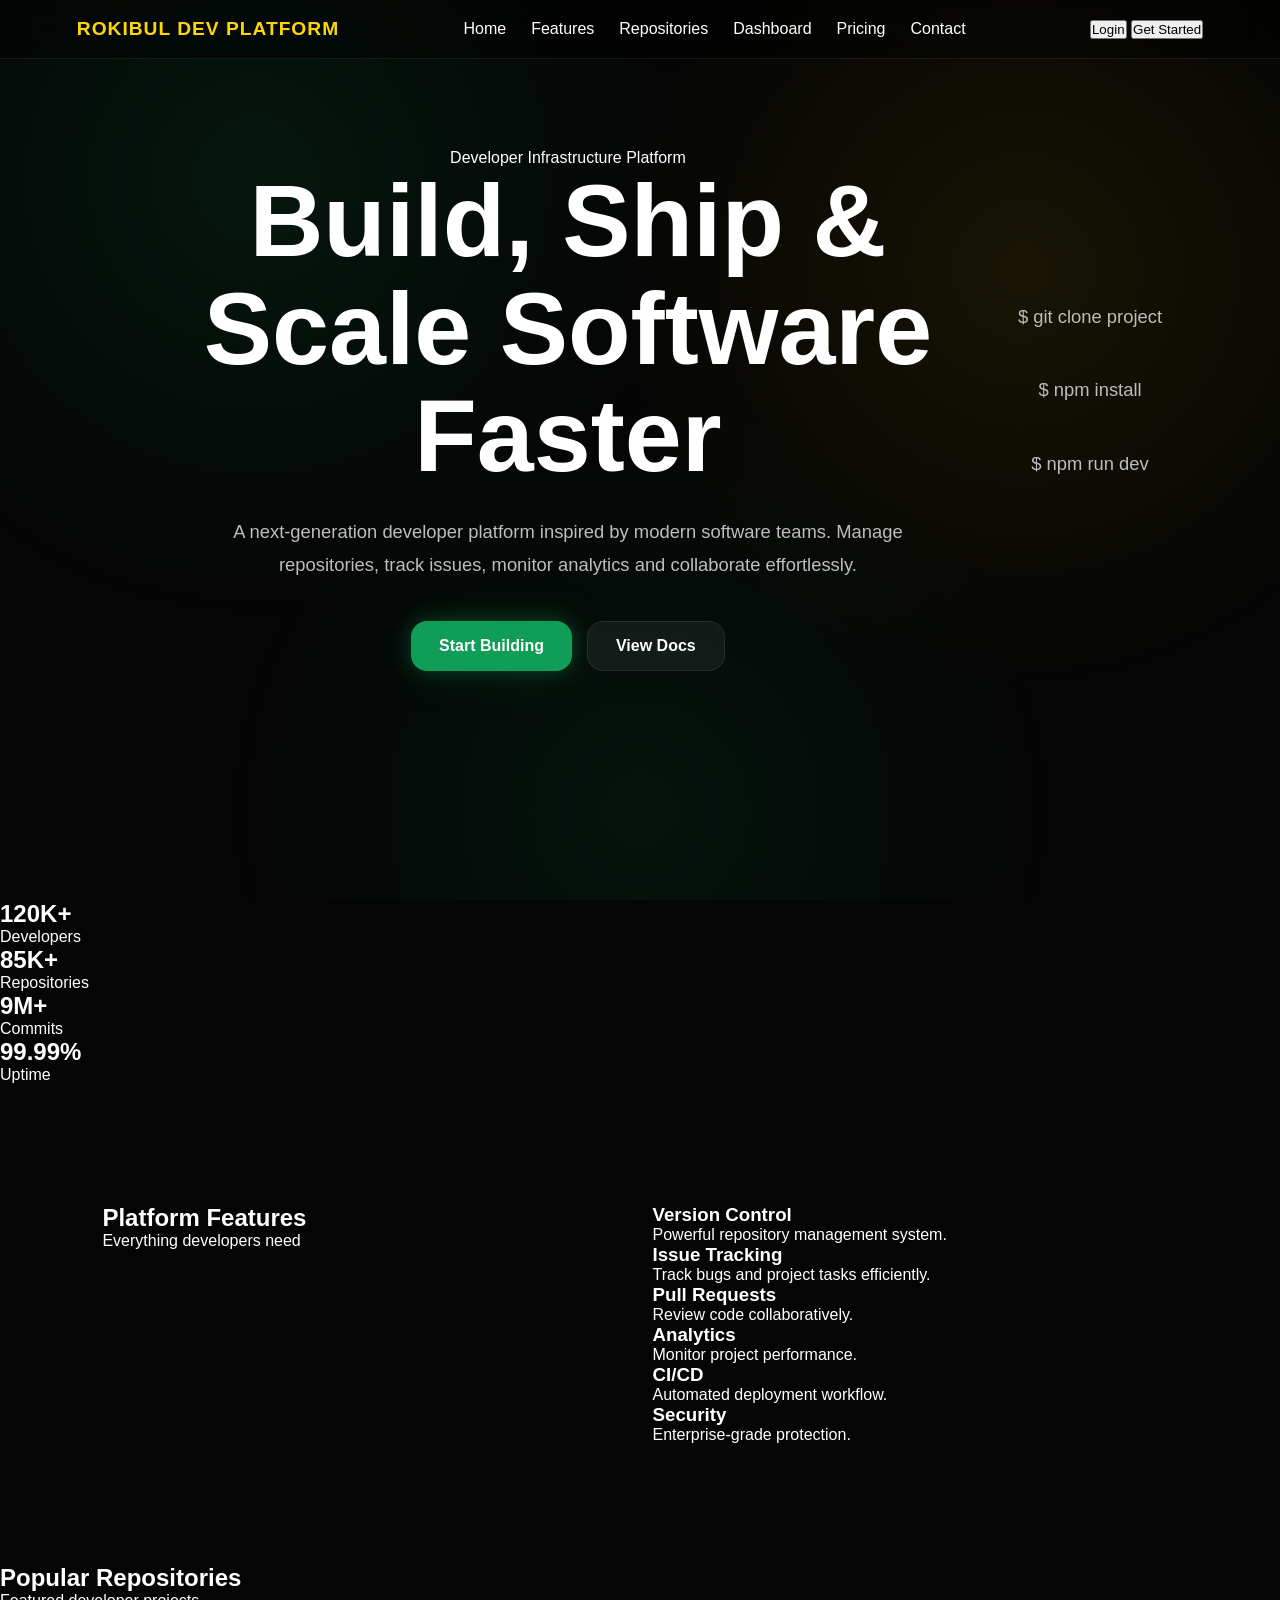
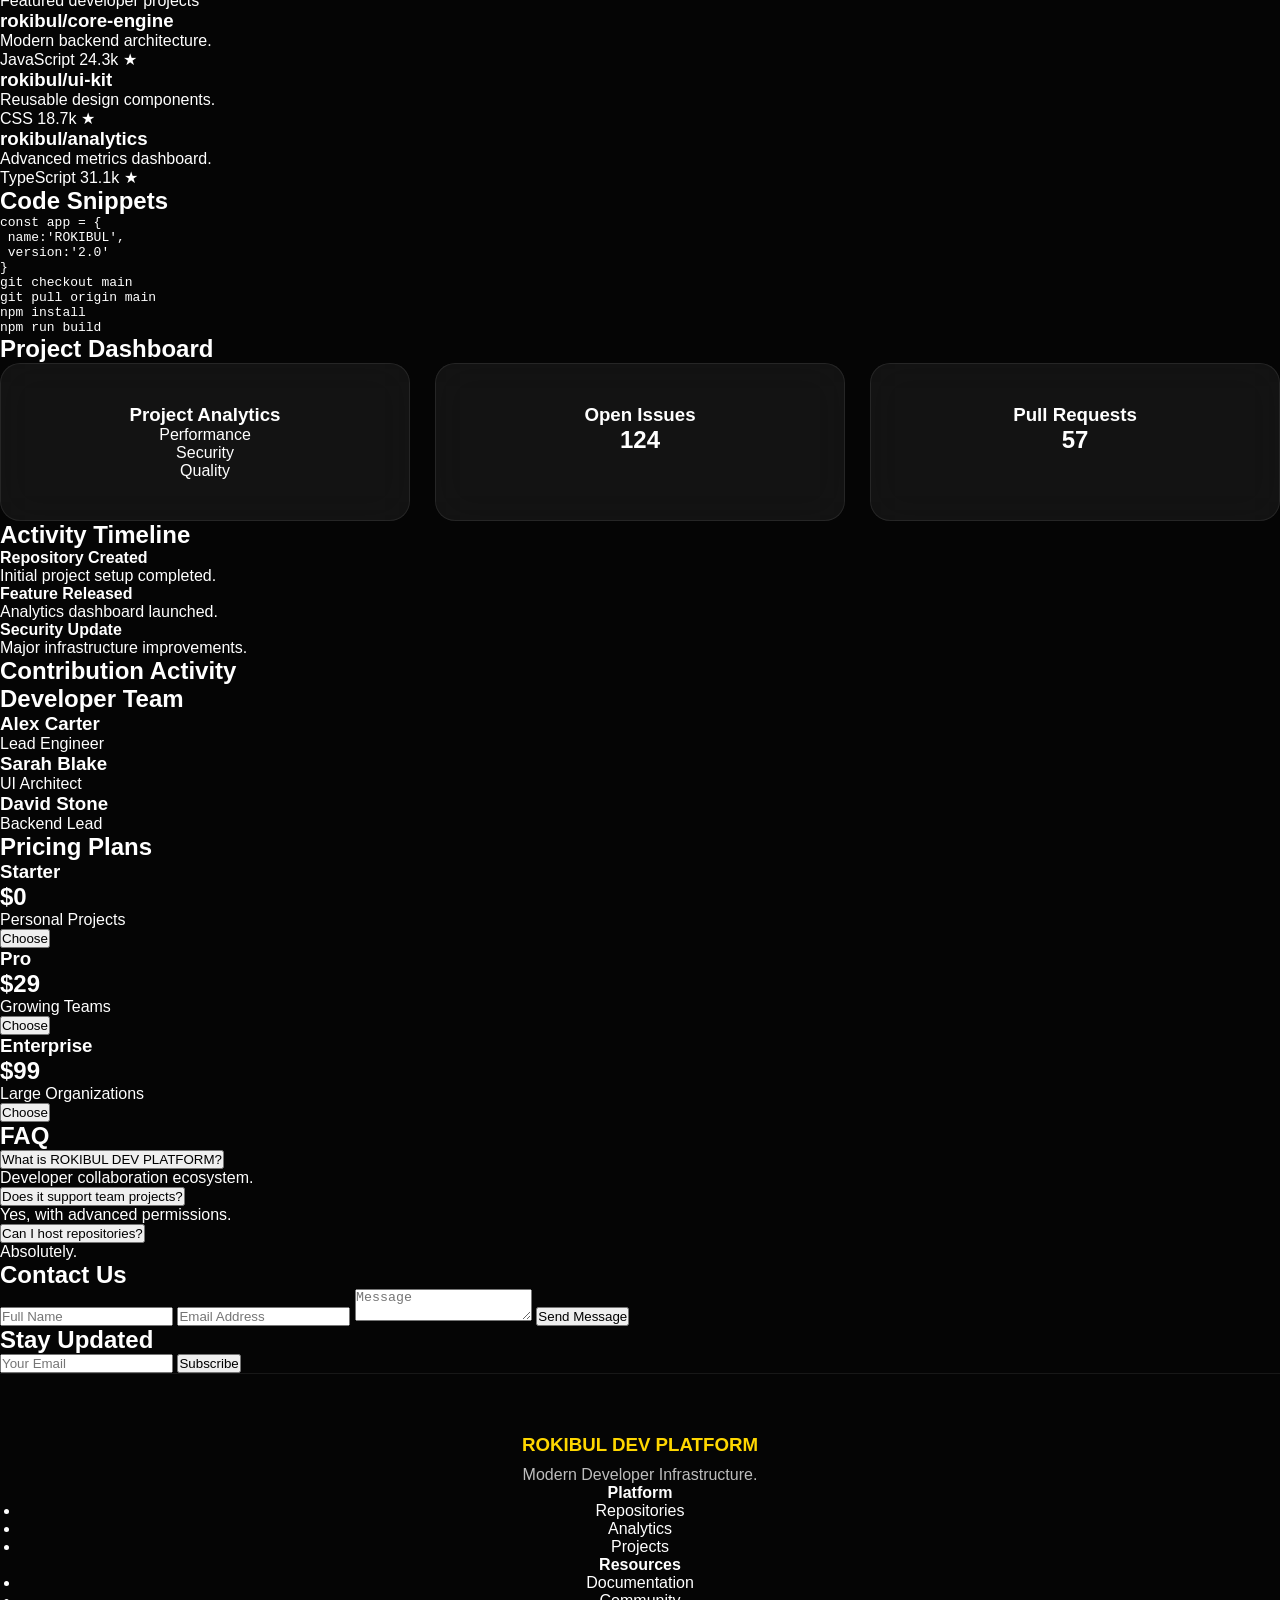
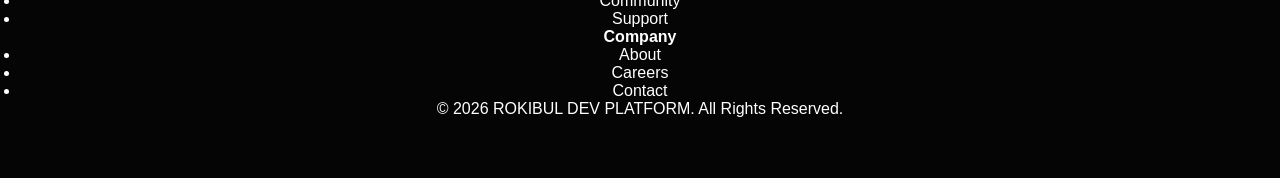
==== commit 67ed7577: "Update index.html" ====
--- a/index.html
+++ b/index.html
@@ -1,193 +1,575 @@
+<!DOCTYPE html>
+<html lang="en">
+<head>
+<meta charset="UTF-8">
+<meta name="viewport" content="width=device-width, initial-scale=1.0">
+
+<title>ROKIBUL DEV PLATFORM</title>
+
+<meta name="description" content="Ultra Modern Developer Platform">
+<meta name="keywords" content="Developer Platform, GitHub Inspired, SaaS, Coding">
+<meta name="author" content="ROKIBUL DEV PLATFORM">
+
+<link rel="stylesheet" href="style.css">
+</head>
+
 <body>
 
-  <!-- Loading Screen -->
-  <div id="loader">
-    <div class="loader-ring"></div>
-    <h2>ROKIBUL ISLAMIC HUB</h2>
-  </div>
-
-  <!-- SVG Islamic Pattern Background -->
-  <svg id="islamicPattern"></svg>
-
-  <!-- Particle Canvas -->
-  <canvas id="particleCanvas"></canvas>
-
-  <!-- Navbar -->
-  <header class="navbar">
-    <div class="logo">
-      ☪ ROKIBUL ISLAMIC HUB
-    </div>
-
-    <nav>
-      <a href="#">Home</a>
-      <a href="#">Quran</a>
-      <a href="#">Hadith</a>
-      <a href="#">Prayer</a>
-      <a href="#">Assistant</a>
-      <a href="#">Dashboard</a>
-    </nav>
-  </header>
-
-  <!-- Hero Section -->
-  <section class="hero">
-
-    <!-- Arabic Decoration -->
-    <div class="arabic-decoration">
-      ﷽
-    </div>
-
-    <div class="hero-content">
-
-      <div class="badge">
-        Premium Islamic Digital Ecosystem
-      </div>
-
-      <h1>
-        Welcome To
-        <span>
-          ROKIBUL ISLAMIC HUB
-        </span>
-      </h1>
-
-      <p>
-        Quran, Hadith, Prayer Tools,
-        Islamic Learning and AI Assistant
-        in one futuristic platform.
-      </p>
-
-      <div class="hero-buttons">
-
-        <button>
-          Explore Quran
-        </button>
-
-        <button>
-          Prayer Times
-        </button>
-
-        <button>
-          AI Assistant
-        </button>
-
-      </div>
-
-    </div>
-
-    <!-- SVG Mosque Skyline -->
-    <div class="mosque-skyline">
-
-      <svg viewBox="0 0 1200 250">
-
-        <path
-        d="
-        M0 250
-        L0 180
-
-        L100 180
-        L120 90
-        L140 180
-
-        L250 180
-        L280 40
-        L310 180
-
-        L500 180
-        L530 60
-        L560 180
-
-        L750 180
-        L790 20
-        L830 180
-
-        L1000 180
-        L1030 70
-        L1060 180
-
-        L1200 180
-        L1200 250
-        Z
-        " />
-
-      </svg>
-
-    </div>
-
-  </section>
-
-  <!-- Feature Cards -->
-  <section class="features">
-
-    <div class="card">
-      <h3>Quran Center</h3>
-      <p>
-        Read, Search and Bookmark Quran.
-      </p>
-    </div>
-
-    <div class="card">
-      <h3>Hadith Library</h3>
-      <p>
-        Authentic Collections.
-      </p>
-    </div>
-
-    <div class="card">
-      <h3>Prayer Center</h3>
-      <p>
-        Prayer Times and Tracker.
-      </p>
-    </div>
-
-    <div class="card">
-      <h3>AI Assistant</h3>
-      <p>
-        Quran & Hadith Based Answers.
-      </p>
-    </div>
-
-  </section>
-
-  <!-- Quran Dashboard Preview -->
-  <section class="dashboard-preview">
-
-    <h2>Quran Dashboard</h2>
-
-    <div class="dashboard-grid">
-
-      <div class="dashboard-card">
-        Surahs
-        <strong>114</strong>
-      </div>
-
-      <div class="dashboard-card">
-        Bookmarks
-        <strong>0</strong>
-      </div>
-
-      <div class="dashboard-card">
-        Reading Progress
-        <strong>0%</strong>
-      </div>
-
-    </div>
-
-  </section>
-
-  <!-- Footer -->
-  <footer>
-
-    <h3>
-      ROKIBUL ISLAMIC HUB
-    </h3>
-
-    <p>
-      Islamic Digital Operating System
-    </p>
-
-  </footer>
-
-  <script src="js/patterns.js"></script>
-  <script src="js/particles.js"></script>
-  <script src="js/hero.js"></script>
+<div class="mouse-glow"></div>
+<div class="animated-bg"></div>
+
+<!-- NAVBAR -->
+
+<header class="navbar">
+
+<div class="logo">
+<div class="logo-icon"></div>
+<span>ROKIBUL DEV PLATFORM</span>
+</div>
+
+<nav>
+
+<a href="#hero">Home</a>
+<a href="#features">Features</a>
+<a href="#repositories">Repositories</a>
+<a href="#dashboard">Dashboard</a>
+<a href="#pricing">Pricing</a>
+<a href="#contact">Contact</a>
+
+</nav>
+
+<div class="nav-actions">
+<button class="btn-secondary">Login</button>
+<button class="btn-primary">Get Started</button>
+</div>
+
+</header>
+
+<!-- HERO -->
+
+<section id="hero" class="hero">
+
+<div class="hero-content">
+
+<div class="hero-badge">
+Developer Infrastructure Platform
+</div>
+
+<h1>
+Build, Ship &
+Scale Software Faster
+</h1>
+
+<p>
+A next-generation developer platform inspired by modern software teams.
+Manage repositories, track issues, monitor analytics and collaborate effortlessly.
+</p>
+
+<div class="hero-buttons">
+
+<button class="btn-primary">
+Start Building
+</button>
+
+<button class="btn-secondary">
+View Docs
+</button>
+
+</div>
+
+</div>
+
+<div class="hero-terminal">
+
+<div class="terminal-header">
+<span></span>
+<span></span>
+<span></span>
+</div>
+
+<div class="terminal-body">
+
+<p>$ git clone project</p>
+<p>$ npm install</p>
+<p>$ npm run dev</p>
+
+<div class="typing-line">
+<span id="typing"></span>
+</div>
+
+</div>
+
+</div>
+
+</section>
+
+<!-- STATS -->
+
+<section class="stats">
+
+<div class="stat-card">
+<h2>120K+</h2>
+<p>Developers</p>
+</div>
+
+<div class="stat-card">
+<h2>85K+</h2>
+<p>Repositories</p>
+</div>
+
+<div class="stat-card">
+<h2>9M+</h2>
+<p>Commits</p>
+</div>
+
+<div class="stat-card">
+<h2>99.99%</h2>
+<p>Uptime</p>
+</div>
+
+</section>
+
+<!-- FEATURES -->
+
+<section id="features" class="features">
+
+<div class="section-title">
+<h2>Platform Features</h2>
+<p>Everything developers need</p>
+</div>
+
+<div class="feature-grid">
+
+<div class="feature-card">
+<h3>Version Control</h3>
+<p>Powerful repository management system.</p>
+</div>
+
+<div class="feature-card">
+<h3>Issue Tracking</h3>
+<p>Track bugs and project tasks efficiently.</p>
+</div>
+
+<div class="feature-card">
+<h3>Pull Requests</h3>
+<p>Review code collaboratively.</p>
+</div>
+
+<div class="feature-card">
+<h3>Analytics</h3>
+<p>Monitor project performance.</p>
+</div>
+
+<div class="feature-card">
+<h3>CI/CD</h3>
+<p>Automated deployment workflow.</p>
+</div>
+
+<div class="feature-card">
+<h3>Security</h3>
+<p>Enterprise-grade protection.</p>
+</div>
+
+</div>
+
+</section>
+
+<!-- REPOSITORIES -->
+
+<section id="repositories" class="repositories">
+
+<div class="section-title">
+<h2>Popular Repositories</h2>
+<p>Featured developer projects</p>
+</div>
+
+<div class="repo-grid">
+
+<div class="repo-card">
+<h3>rokibul/core-engine</h3>
+<p>Modern backend architecture.</p>
+<div class="repo-footer">
+<span>JavaScript</span>
+<span>24.3k ★</span>
+</div>
+</div>
+
+<div class="repo-card">
+<h3>rokibul/ui-kit</h3>
+<p>Reusable design components.</p>
+<div class="repo-footer">
+<span>CSS</span>
+<span>18.7k ★</span>
+</div>
+</div>
+
+<div class="repo-card">
+<h3>rokibul/analytics</h3>
+<p>Advanced metrics dashboard.</p>
+<div class="repo-footer">
+<span>TypeScript</span>
+<span>31.1k ★</span>
+</div>
+</div>
+
+</div>
+
+</section>
+
+<!-- CODE CARDS -->
+
+<section class="code-section">
+
+<div class="section-title">
+<h2>Code Snippets</h2>
+</div>
+
+<div class="code-grid">
+
+<div class="code-card">
+<pre>
+const app = {
+ name:'ROKIBUL',
+ version:'2.0'
+}
+</pre>
+</div>
+
+<div class="code-card">
+<pre>
+git checkout main
+git pull origin main
+</pre>
+</div>
+
+<div class="code-card">
+<pre>
+npm install
+npm run build
+</pre>
+</div>
+
+</div>
+
+</section>
+
+<!-- DASHBOARD -->
+
+<section id="dashboard" class="dashboard">
+
+<div class="section-title">
+<h2>Project Dashboard</h2>
+</div>
+
+<div class="dashboard-grid">
+
+<div class="dashboard-card large">
+<h3>Project Analytics</h3>
+
+<div class="progress-bars">
+
+<div class="progress-item">
+<span>Performance</span>
+<div class="progress">
+<div class="progress-fill p90"></div>
+</div>
+</div>
+
+<div class="progress-item">
+<span>Security</span>
+<div class="progress">
+<div class="progress-fill p80"></div>
+</div>
+</div>
+
+<div class="progress-item">
+<span>Quality</span>
+<div class="progress">
+<div class="progress-fill p95"></div>
+</div>
+</div>
+
+</div>
+
+</div>
+
+<div class="dashboard-card">
+<h3>Open Issues</h3>
+<h2>124</h2>
+</div>
+
+<div class="dashboard-card">
+<h3>Pull Requests</h3>
+<h2>57</h2>
+</div>
+
+</div>
+
+</section>
+
+<!-- TIMELINE -->
+
+<section class="timeline-section">
+
+<div class="section-title">
+<h2>Activity Timeline</h2>
+</div>
+
+<div class="timeline">
+
+<div class="timeline-item">
+<div class="dot"></div>
+<div class="content">
+<h4>Repository Created</h4>
+<p>Initial project setup completed.</p>
+</div>
+</div>
+
+<div class="timeline-item">
+<div class="dot"></div>
+<div class="content">
+<h4>Feature Released</h4>
+<p>Analytics dashboard launched.</p>
+</div>
+</div>
+
+<div class="timeline-item">
+<div class="dot"></div>
+<div class="content">
+<h4>Security Update</h4>
+<p>Major infrastructure improvements.</p>
+</div>
+</div>
+
+</div>
+
+</section>
+
+<!-- CONTRIBUTION GRAPH -->
+
+<section class="contribution-section">
+
+<div class="section-title">
+<h2>Contribution Activity</h2>
+</div>
+
+<div class="contribution-graph">
+
+<div class="graph-grid">
+
+<div></div><div></div><div></div><div></div><div></div>
+<div></div><div></div><div></div><div></div><div></div>
+<div></div><div></div><div></div><div></div><div></div>
+<div></div><div></div><div></div><div></div><div></div>
+<div></div><div></div><div></div><div></div><div></div>
+<div></div><div></div><div></div><div></div><div></div>
+
+</div>
+
+</div>
+
+</section>
+
+<!-- TEAM -->
+
+<section class="team">
+
+<div class="section-title">
+<h2>Developer Team</h2>
+</div>
+
+<div class="team-grid">
+
+<div class="team-card">
+<h3>Alex Carter</h3>
+<p>Lead Engineer</p>
+</div>
+
+<div class="team-card">
+<h3>Sarah Blake</h3>
+<p>UI Architect</p>
+</div>
+
+<div class="team-card">
+<h3>David Stone</h3>
+<p>Backend Lead</p>
+</div>
+
+</div>
+
+</section>
+
+<!-- PRICING -->
+
+<section id="pricing" class="pricing">
+
+<div class="section-title">
+<h2>Pricing Plans</h2>
+</div>
+
+<div class="pricing-grid">
+
+<div class="price-card">
+<h3>Starter</h3>
+<h2>$0</h2>
+<p>Personal Projects</p>
+<button class="btn-primary">
+Choose
+</button>
+</div>
+
+<div class="price-card featured">
+<h3>Pro</h3>
+<h2>$29</h2>
+<p>Growing Teams</p>
+<button class="btn-primary">
+Choose
+</button>
+</div>
+
+<div class="price-card">
+<h3>Enterprise</h3>
+<h2>$99</h2>
+<p>Large Organizations</p>
+<button class="btn-primary">
+Choose
+</button>
+</div>
+
+</div>
+
+</section>
+
+<!-- FAQ -->
+
+<section class="faq">
+
+<div class="section-title">
+<h2>FAQ</h2>
+</div>
+
+<div class="faq-container">
+
+<div class="faq-item">
+<button class="faq-question">
+What is ROKIBUL DEV PLATFORM?
+</button>
+<div class="faq-answer">
+Developer collaboration ecosystem.
+</div>
+</div>
+
+<div class="faq-item">
+<button class="faq-question">
+Does it support team projects?
+</button>
+<div class="faq-answer">
+Yes, with advanced permissions.
+</div>
+</div>
+
+<div class="faq-item">
+<button class="faq-question">
+Can I host repositories?
+</button>
+<div class="faq-answer">
+Absolutely.
+</div>
+</div>
+
+</div>
+
+</section>
+
+<!-- CONTACT -->
+
+<section id="contact" class="contact">
+
+<div class="section-title">
+<h2>Contact Us</h2>
+</div>
+
+<form class="contact-form">
+
+<input type="text" placeholder="Full Name" required>
+
+<input type="email" placeholder="Email Address" required>
+
+<textarea placeholder="Message"></textarea>
+
+<button type="submit" class="btn-primary">
+Send Message
+</button>
+
+</form>
+
+</section>
+
+<!-- NEWSLETTER -->
+
+<section class="newsletter">
+
+<h2>Stay Updated</h2>
+
+<form>
+
+<input type="email" placeholder="Your Email">
+
+<button class="btn-primary">
+Subscribe
+</button>
+
+</form>
+
+</section>
+
+<!-- FOOTER -->
+
+<footer>
+
+<div class="footer-grid">
+
+<div>
+<h3>ROKIBUL DEV PLATFORM</h3>
+<p>Modern Developer Infrastructure.</p>
+</div>
+
+<div>
+<h4>Platform</h4>
+<ul>
+<li>Repositories</li>
+<li>Analytics</li>
+<li>Projects</li>
+</ul>
+</div>
+
+<div>
+<h4>Resources</h4>
+<ul>
+<li>Documentation</li>
+<li>Community</li>
+<li>Support</li>
+</ul>
+</div>
+
+<div>
+<h4>Company</h4>
+<ul>
+<li>About</li>
+<li>Careers</li>
+<li>Contact</li>
+</ul>
+</div>
+
+</div>
+
+<div class="copyright">
+© 2026 ROKIBUL DEV PLATFORM. All Rights Reserved.
+</div>
+
+</footer>
+
+<script src="script.js"></script>
 
 </body>
+</html>
--- a/style.css
+++ b/style.css
@@ -0,0 +1,636 @@
+/* ==================================================
+   ROKIBUL ISLAMIC HUB
+   Premium Islamic Operating System UI
+================================================== */
+
+:root{
+
+--primary:#0F9D58;
+--primary-light:#16c86f;
+
+--gold:#FFD700;
+--gold-soft:#ffe98a;
+
+--bg:#050505;
+--bg2:#0a0a0a;
+--bg3:#101010;
+
+--glass:rgba(255,255,255,.06);
+--glass-border:rgba(255,255,255,.10);
+
+--text:#ffffff;
+--muted:#bdbdbd;
+
+--shadow-green:
+0 0 20px rgba(15,157,88,.35),
+0 0 50px rgba(15,157,88,.15);
+
+--shadow-gold:
+0 0 20px rgba(255,215,0,.25);
+
+--radius:24px;
+
+}
+
+/* ======================================
+RESET
+====================================== */
+
+*{
+margin:0;
+padding:0;
+box-sizing:border-box;
+}
+
+html{
+scroll-behavior:smooth;
+}
+
+body{
+
+font-family:
+Inter,
+Segoe UI,
+sans-serif;
+
+background:var(--bg);
+color:var(--text);
+
+overflow-x:hidden;
+position:relative;
+}
+
+/* ======================================
+LOADER
+====================================== */
+
+#loader{
+
+position:fixed;
+inset:0;
+
+background:#050505;
+
+display:flex;
+flex-direction:column;
+justify-content:center;
+align-items:center;
+
+z-index:99999;
+}
+
+.loader-ring{
+
+width:90px;
+height:90px;
+
+border:4px solid rgba(255,255,255,.08);
+
+border-top:4px solid var(--gold);
+
+border-radius:50%;
+
+animation:spin 1s linear infinite;
+}
+
+@keyframes spin{
+
+100%{
+transform:rotate(360deg);
+}
+
+}
+
+/* ======================================
+SVG BACKGROUND
+====================================== */
+
+#islamicPattern{
+
+position:fixed;
+
+top:0;
+left:0;
+
+width:100%;
+height:100%;
+
+pointer-events:none;
+
+opacity:.3;
+
+z-index:-2;
+}
+
+/* ======================================
+PARTICLE CANVAS
+====================================== */
+
+#particleCanvas{
+
+position:fixed;
+
+top:0;
+left:0;
+
+width:100%;
+height:100%;
+
+z-index:-1;
+
+pointer-events:none;
+}
+
+/* ======================================
+BODY GLOW
+====================================== */
+
+body::before{
+
+content:"";
+
+position:fixed;
+
+inset:0;
+
+background:
+
+radial-gradient(
+circle at 20% 20%,
+rgba(15,157,88,.12),
+transparent 35%
+),
+
+radial-gradient(
+circle at 80% 30%,
+rgba(255,215,0,.08),
+transparent 35%
+),
+
+radial-gradient(
+circle at 50% 90%,
+rgba(15,157,88,.10),
+transparent 40%
+);
+
+animation:bgMove 15s infinite alternate;
+
+z-index:-3;
+}
+
+@keyframes bgMove{
+
+from{
+transform:scale(1);
+}
+
+to{
+transform:scale(1.2);
+}
+
+}
+
+/* ======================================
+NAVBAR
+====================================== */
+
+.navbar{
+
+position:fixed;
+top:0;
+
+width:100%;
+
+padding:18px 6%;
+
+display:flex;
+justify-content:space-between;
+align-items:center;
+
+background:rgba(0,0,0,.45);
+
+backdrop-filter:blur(25px);
+
+border-bottom:
+1px solid rgba(255,255,255,.08);
+
+z-index:1000;
+}
+
+.logo{
+
+font-size:1.2rem;
+font-weight:800;
+
+color:var(--gold);
+
+letter-spacing:1px;
+}
+
+nav{
+
+display:flex;
+gap:25px;
+}
+
+nav a{
+
+text-decoration:none;
+
+color:white;
+
+font-weight:500;
+
+transition:.3s;
+}
+
+nav a:hover{
+
+color:var(--gold);
+
+text-shadow:
+0 0 10px var(--gold);
+}
+
+/* ======================================
+HERO SECTION
+====================================== */
+
+.hero{
+
+min-height:100vh;
+
+display:flex;
+justify-content:center;
+align-items:center;
+
+text-align:center;
+
+padding:120px 20px 200px;
+
+position:relative;
+}
+
+.hero-content{
+
+max-width:900px;
+z-index:5;
+}
+
+/* ======================================
+ARABIC DECORATION
+====================================== */
+
+.arabic-decoration{
+
+font-size:5rem;
+
+color:rgba(255,215,0,.12);
+
+margin-bottom:20px;
+
+animation:float 5s ease-in-out infinite;
+}
+
+@keyframes float{
+
+0%{
+transform:translateY(0);
+}
+
+50%{
+transform:translateY(-15px);
+}
+
+100%{
+transform:translateY(0);
+}
+
+}
+
+/* ======================================
+BADGE
+====================================== */
+
+.badge{
+
+display:inline-block;
+
+padding:12px 22px;
+
+background:var(--glass);
+
+border:
+1px solid var(--glass-border);
+
+backdrop-filter:blur(20px);
+
+border-radius:999px;
+
+margin-bottom:25px;
+}
+
+/* ======================================
+TITLE
+====================================== */
+
+.hero h1{
+
+font-size:
+clamp(3rem,8vw,7rem);
+
+line-height:1.05;
+
+font-weight:900;
+
+margin-bottom:25px;
+}
+
+.hero h1 span{
+
+background:
+linear-gradient(
+90deg,
+var(--primary),
+var(--gold)
+);
+
+-webkit-background-clip:text;
+-webkit-text-fill-color:transparent;
+}
+
+.hero p{
+
+max-width:700px;
+
+margin:auto;
+
+font-size:1.15rem;
+
+color:var(--muted);
+
+line-height:1.8;
+
+margin-bottom:40px;
+}
+
+/* ======================================
+BUTTONS
+====================================== */
+
+.hero-buttons{
+
+display:flex;
+
+justify-content:center;
+
+gap:15px;
+
+flex-wrap:wrap;
+}
+
+.hero-buttons button{
+
+padding:15px 28px;
+
+border:none;
+
+border-radius:16px;
+
+cursor:pointer;
+
+font-size:1rem;
+
+font-weight:700;
+
+transition:.35s;
+}
+
+.hero-buttons button:first-child{
+
+background:var(--primary);
+
+color:white;
+
+box-shadow:var(--shadow-green);
+}
+
+.hero-buttons button:first-child:hover{
+
+transform:translateY(-5px);
+
+box-shadow:
+0 0 35px rgba(15,157,88,.55);
+}
+
+.hero-buttons button:not(:first-child){
+
+background:var(--glass);
+
+border:
+1px solid rgba(255,255,255,.08);
+
+color:white;
+}
+
+.hero-buttons button:not(:first-child):hover{
+
+border-color:var(--gold);
+
+transform:translateY(-4px);
+}
+
+/* ======================================
+MOSQUE SKYLINE
+====================================== */
+
+.mosque-skyline{
+
+position:absolute;
+
+bottom:0;
+left:0;
+
+width:100%;
+}
+
+.mosque-skyline svg{
+
+width:100%;
+height:auto;
+}
+
+.mosque-skyline path{
+
+fill:#0d0d0d;
+
+stroke:rgba(255,215,0,.25);
+
+stroke-width:2;
+}
+
+/* ======================================
+FEATURES
+====================================== */
+
+.features{
+
+padding:120px 8%;
+
+display:grid;
+
+grid-template-columns:
+repeat(auto-fit,minmax(280px,1fr));
+
+gap:25px;
+}
+
+.card{
+
+background:var(--glass);
+
+backdrop-filter:blur(20px);
+
+border:
+1px solid rgba(255,255,255,.08);
+
+padding:35px;
+
+border-radius:var(--radius);
+
+transition:.4s;
+}
+
+.card:hover{
+
+transform:
+translateY(-10px);
+
+box-shadow:
+0 0 40px rgba(15,157,88,.18);
+}
+
+.card h3{
+
+margin-bottom:15px;
+
+color:var(--gold);
+}
+
+.card p{
+
+color:var(--muted);
+}
+
+/* ======================================
+DASHBOARD PREVIEW
+====================================== */
+
+.dashboard-preview{
+
+padding:120px 8%;
+}
+
+.dashboard-preview h2{
+
+text-align:center;
+
+font-size:3rem;
+
+margin-bottom:50px;
+}
+
+.dashboard-grid{
+
+display:grid;
+
+grid-template-columns:
+repeat(auto-fit,minmax(240px,1fr));
+
+gap:25px;
+}
+
+.dashboard-card{
+
+background:var(--glass);
+
+border:
+1px solid rgba(255,255,255,.08);
+
+backdrop-filter:blur(20px);
+
+padding:40px;
+
+border-radius:20px;
+
+text-align:center;
+}
+
+.dashboard-card strong{
+
+display:block;
+
+font-size:2.5rem;
+
+margin-top:10px;
+
+color:var(--gold);
+}
+
+/* ======================================
+FOOTER
+====================================== */
+
+footer{
+
+padding:60px 20px;
+
+text-align:center;
+
+border-top:
+1px solid rgba(255,255,255,.08);
+}
+
+footer h3{
+
+color:var(--gold);
+
+margin-bottom:10px;
+}
+
+footer p{
+
+color:var(--muted);
+}
+
+/* ======================================
+RESPONSIVE
+====================================== */
+
+@media(max-width:768px){
+
+nav{
+display:none;
+}
+
+.hero h1{
+font-size:3rem;
+}
+
+.arabic-decoration{
+font-size:3rem;
+}
+
+.hero-buttons{
+flex-direction:column;
+}
+
+.hero-buttons button{
+width:100%;
+}
+
+.dashboard-preview h2{
+font-size:2rem;
+}
+
+}
